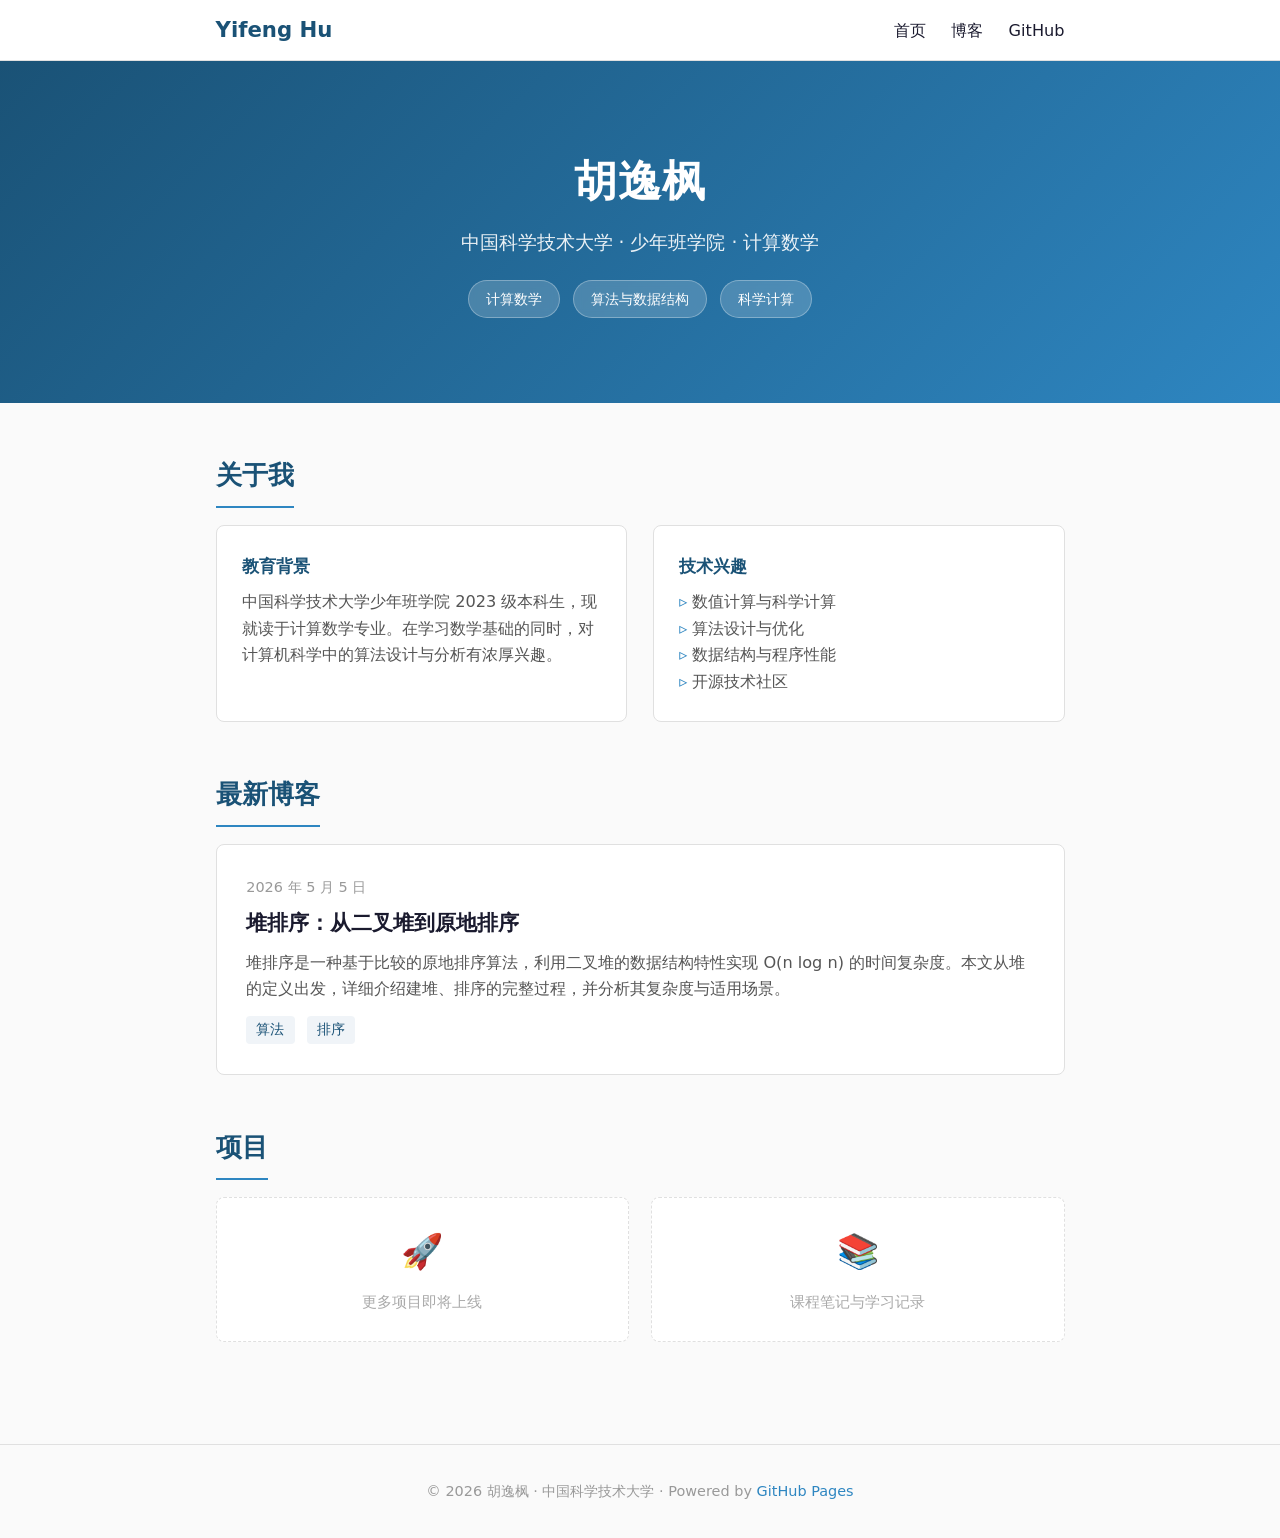
==== index.html @ b548c24d "搭建个人主页与技术博客 - 个人主页：个人简介、教育背景、技术兴趣、博客入口 - 博客列表页及第一篇博客（堆排序） - 响应式 CSS 设计，适配桌面与移动端 - .gitignore 忽略 .cla" ====
<!DOCTYPE html>
<html lang="zh-CN">
<head>
  <meta charset="UTF-8">
  <meta name="viewport" content="width=device-width, initial-scale=1.0">
  <title>胡逸枫 — 个人主页</title>
  <link rel="stylesheet" href="css/style.css">
</head>
<body>
  <nav class="nav">
    <div class="nav-inner">
      <a href="index.html" class="nav-logo">Yifeng Hu</a>
      <ul class="nav-links">
        <li><a href="index.html">首页</a></li>
        <li><a href="blog.html">博客</a></li>
        <li><a href="https://github.com/" target="_blank" rel="noopener">GitHub</a></li>
      </ul>
    </div>
  </nav>

  <section class="hero">
    <h1>胡逸枫</h1>
    <p class="subtitle">中国科学技术大学 · 少年班学院 · 计算数学</p>
    <div class="badge-row">
      <span class="badge">计算数学</span>
      <span class="badge">算法与数据结构</span>
      <span class="badge">科学计算</span>
    </div>
  </section>

  <main class="main">
    <section class="section" id="about">
      <h2 class="section-title">关于我</h2>
      <div class="about-grid">
        <div class="about-card">
          <h3>教育背景</h3>
          <p>中国科学技术大学少年班学院 2023 级本科生，现就读于计算数学专业。在学习数学基础的同时，对计算机科学中的算法设计与分析有浓厚兴趣。</p>
        </div>
        <div class="about-card">
          <h3>技术兴趣</h3>
          <ul>
            <li>数值计算与科学计算</li>
            <li>算法设计与优化</li>
            <li>数据结构与程序性能</li>
            <li>开源技术社区</li>
          </ul>
        </div>
      </div>
    </section>

    <section class="section" id="blog">
      <h2 class="section-title">最新博客</h2>
      <div class="blog-entry">
        <p class="date">2026 年 5 月 5 日</p>
        <h3><a href="blog/heap-sort.html">堆排序：从二叉堆到原地排序</a></h3>
        <p class="excerpt">堆排序是一种基于比较的原地排序算法，利用二叉堆的数据结构特性实现 O(n log n) 的时间复杂度。本文从堆的定义出发，详细介绍建堆、排序的完整过程，并分析其复杂度与适用场景。</p>
        <span class="tag">算法</span>
        <span class="tag">排序</span>
      </div>
    </section>

    <section class="section" id="projects">
      <h2 class="section-title">项目</h2>
      <div class="projects-grid">
        <div class="project-card">
          <div class="icon">🚀</div>
          <p>更多项目即将上线</p>
        </div>
        <div class="project-card">
          <div class="icon">📚</div>
          <p>课程笔记与学习记录</p>
        </div>
      </div>
    </section>
  </main>

  <footer class="footer">
    <p>&copy; 2026 胡逸枫 · 中国科学技术大学 · Powered by <a href="https://pages.github.com/" target="_blank" rel="noopener">GitHub Pages</a></p>
  </footer>
  <script src="js/main.js"></script>
</body>
</html>
---- css/style.css ----
/* ===== CSS Reset & Variables ===== */
*,
*::before,
*::after {
  box-sizing: border-box;
  margin: 0;
  padding: 0;
}

:root {
  --color-bg: #fafafa;
  --color-surface: #ffffff;
  --color-text: #1a1a2e;
  --color-text-secondary: #555;
  --color-primary: #1a5276;
  --color-accent: #2e86c1;
  --color-border: #e0e0e0;
  --color-muted: #f0f4f8;
  --max-width: 900px;
  --font-sans: "Segoe UI", "PingFang SC", "Microsoft YaHei", system-ui, sans-serif;
  --font-mono: "JetBrains Mono", "Fira Code", "Cascadia Code", Consolas, monospace;
  --radius: 8px;
}

/* ===== Base ===== */
html {
  font-size: 17px;
  scroll-behavior: smooth;
}

body {
  font-family: var(--font-sans);
  background: var(--color-bg);
  color: var(--color-text);
  line-height: 1.7;
  min-height: 100vh;
  display: flex;
  flex-direction: column;
}

a {
  color: var(--color-accent);
  text-decoration: none;
  transition: color 0.2s;
}
a:hover {
  color: var(--color-primary);
  text-decoration: underline;
}

img {
  max-width: 100%;
  display: block;
}

/* ===== Navigation ===== */
.nav {
  background: var(--color-surface);
  border-bottom: 1px solid var(--color-border);
  position: sticky;
  top: 0;
  z-index: 100;
  backdrop-filter: blur(8px);
}

.nav-inner {
  max-width: var(--max-width);
  margin: 0 auto;
  padding: 0 1.5rem;
  display: flex;
  align-items: center;
  justify-content: space-between;
  height: 60px;
}

.nav-logo {
  font-size: 1.25rem;
  font-weight: 700;
  color: var(--color-primary);
}

.nav-links {
  display: flex;
  gap: 1.5rem;
  list-style: none;
}

.nav-links a {
  color: var(--color-text);
  font-weight: 500;
  font-size: 0.95rem;
}
.nav-links a:hover {
  color: var(--color-accent);
  text-decoration: none;
}

/* ===== Hero ===== */
.hero {
  background: linear-gradient(135deg, #1a5276 0%, #2e86c1 100%);
  color: #fff;
  padding: 5rem 1.5rem;
  text-align: center;
}

.hero h1 {
  font-size: 2.5rem;
  margin-bottom: 0.5rem;
  letter-spacing: 0.02em;
}

.hero .subtitle {
  font-size: 1.1rem;
  opacity: 0.9;
  font-weight: 400;
}

.hero .badge-row {
  margin-top: 1.25rem;
  display: flex;
  gap: 0.75rem;
  justify-content: center;
  flex-wrap: wrap;
}

.badge {
  display: inline-block;
  background: rgba(255,255,255,0.18);
  border: 1px solid rgba(255,255,255,0.3);
  border-radius: 20px;
  padding: 0.35rem 1rem;
  font-size: 0.85rem;
  backdrop-filter: blur(4px);
}

/* ===== Main Content ===== */
.main {
  flex: 1;
  max-width: var(--max-width);
  margin: 0 auto;
  padding: 3rem 1.5rem;
  width: 100%;
}

.section {
  margin-bottom: 3rem;
}

.section-title {
  font-size: 1.5rem;
  font-weight: 700;
  color: var(--color-primary);
  margin-bottom: 1rem;
  padding-bottom: 0.5rem;
  border-bottom: 2px solid var(--color-accent);
  display: inline-block;
}

/* ===== About ===== */
.about-grid {
  display: grid;
  grid-template-columns: 1fr 1fr;
  gap: 1.5rem;
}

@media (max-width: 640px) {
  .about-grid {
    grid-template-columns: 1fr;
  }
}

.about-card {
  background: var(--color-surface);
  border: 1px solid var(--color-border);
  border-radius: var(--radius);
  padding: 1.5rem;
}

.about-card h3 {
  font-size: 1rem;
  color: var(--color-primary);
  margin-bottom: 0.5rem;
}

.about-card p,
.about-card li {
  font-size: 0.95rem;
  color: var(--color-text-secondary);
  line-height: 1.65;
}

.about-card ul {
  list-style: none;
  padding: 0;
}

.about-card li::before {
  content: "▹ ";
  color: var(--color-accent);
}

/* ===== Blog Entry Card ===== */
.blog-entry {
  background: var(--color-surface);
  border: 1px solid var(--color-border);
  border-radius: var(--radius);
  padding: 1.75rem;
  transition: box-shadow 0.25s, transform 0.25s;
}
.blog-entry:hover {
  box-shadow: 0 4px 20px rgba(0,0,0,0.08);
  transform: translateY(-2px);
}

.blog-entry .date {
  font-size: 0.85rem;
  color: #999;
  margin-bottom: 0.35rem;
}

.blog-entry h3 {
  font-size: 1.25rem;
  margin-bottom: 0.5rem;
}

.blog-entry h3 a {
  color: var(--color-text);
}
.blog-entry h3 a:hover {
  color: var(--color-accent);
  text-decoration: none;
}

.blog-entry .excerpt {
  color: var(--color-text-secondary);
  font-size: 0.95rem;
  line-height: 1.65;
}

.tag {
  display: inline-block;
  background: var(--color-muted);
  color: var(--color-primary);
  border-radius: 4px;
  padding: 0.15rem 0.6rem;
  font-size: 0.8rem;
  margin-top: 0.75rem;
  margin-right: 0.4rem;
}

/* ===== Projects Placeholder ===== */
.projects-grid {
  display: grid;
  grid-template-columns: 1fr 1fr;
  gap: 1.25rem;
}

@media (max-width: 640px) {
  .projects-grid {
    grid-template-columns: 1fr;
  }
}

.project-card {
  background: var(--color-surface);
  border: 1px dashed var(--color-border);
  border-radius: var(--radius);
  padding: 1.5rem;
  text-align: center;
  color: #aaa;
  font-size: 0.9rem;
}

.project-card .icon {
  font-size: 2rem;
  margin-bottom: 0.5rem;
}

/* ===== Footer ===== */
.footer {
  text-align: center;
  padding: 2rem 1.5rem;
  border-top: 1px solid var(--color-border);
  color: #999;
  font-size: 0.85rem;
}

.footer a {
  color: var(--color-accent);
}

/* ===== Blog Page ===== */
.blog-page-title {
  font-size: 1.8rem;
  margin-bottom: 2rem;
  color: var(--color-primary);
}

.blog-list-item {
  background: var(--color-surface);
  border: 1px solid var(--color-border);
  border-radius: var(--radius);
  padding: 1.5rem;
  margin-bottom: 1rem;
  transition: box-shadow 0.2s;
}
.blog-list-item:hover {
  box-shadow: 0 2px 12px rgba(0,0,0,0.06);
}

/* ===== Blog Post ===== */
.blog-post {
  max-width: 780px;
}

.blog-post h1 {
  font-size: 2rem;
  margin-bottom: 0.5rem;
  color: var(--color-primary);
}

.blog-post .meta {
  font-size: 0.9rem;
  color: #999;
  margin-bottom: 2rem;
}

.blog-post h2 {
  font-size: 1.4rem;
  margin: 2rem 0 0.75rem;
  color: #1a1a2e;
}

.blog-post h3 {
  font-size: 1.1rem;
  margin: 1.5rem 0 0.5rem;
}

.blog-post p {
  margin-bottom: 1rem;
  color: #333;
}

.blog-post ul, .blog-post ol {
  margin: 0.5rem 0 1rem 1.5rem;
}

.blog-post li {
  margin-bottom: 0.35rem;
  color: #333;
}

.blog-post pre {
  background: #1e1e2e;
  color: #cdd6f4;
  border-radius: var(--radius);
  padding: 1.25rem;
  overflow-x: auto;
  font-family: var(--font-mono);
  font-size: 0.88rem;
  line-height: 1.55;
  margin-bottom: 1rem;
}

.blog-post code {
  font-family: var(--font-mono);
  font-size: 0.9em;
  background: var(--color-muted);
  padding: 0.1em 0.35em;
  border-radius: 3px;
}

.blog-post pre code {
  background: none;
  padding: 0;
  color: inherit;
}

.blog-post blockquote {
  border-left: 3px solid var(--color-accent);
  margin: 1rem 0;
  padding: 0.5rem 1rem;
  background: var(--color-muted);
  border-radius: 0 var(--radius) var(--radius) 0;
  color: #555;
}

.blog-post .complexity-table {
  width: 100%;
  border-collapse: collapse;
  margin-bottom: 1rem;
}

.blog-post .complexity-table th,
.blog-post .complexity-table td {
  border: 1px solid var(--color-border);
  padding: 0.6rem 1rem;
  text-align: center;
  font-size: 0.95rem;
}

.blog-post .complexity-table th {
  background: var(--color-muted);
  font-weight: 600;
}

/* ===== Back Link ===== */
.back-link {
  display: inline-block;
  margin-bottom: 1.5rem;
  font-size: 0.95rem;
}
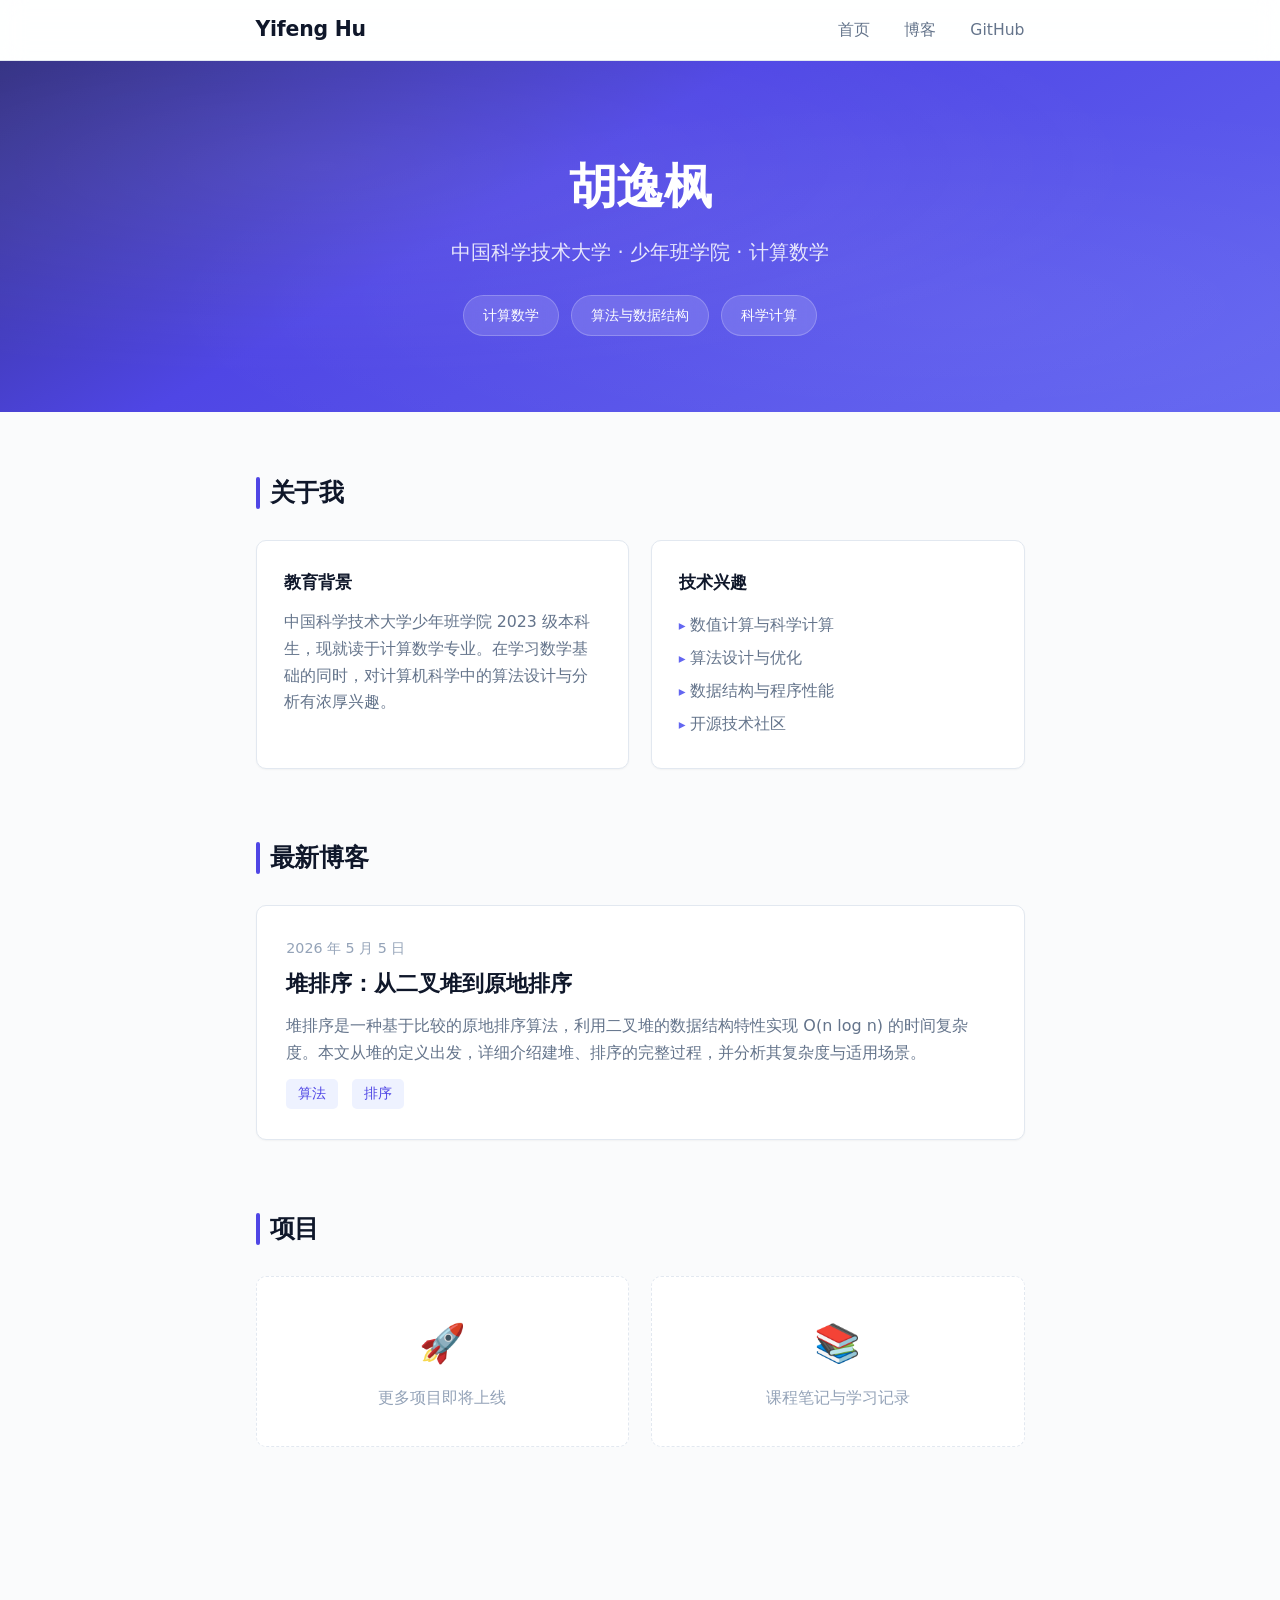
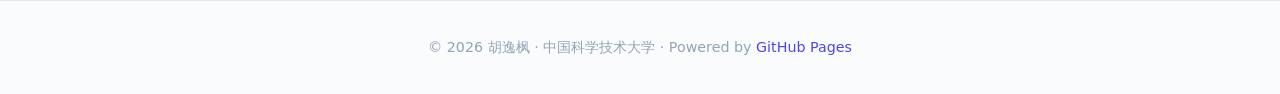
==== commit b0a14e27: "升级 UI 模板与 KaTeX 数学公式渲染 - 全面重写 CSS：现代配色 (indigo)，精致卡片设计，更好排版 - 引入 KaTeX CDN，所有数学公式使用 LaTeX 渲染 - 更新博客中" ====
--- a/index.html
+++ b/index.html
@@ -13,7 +13,7 @@
       <ul class="nav-links">
         <li><a href="index.html">首页</a></li>
         <li><a href="blog.html">博客</a></li>
-        <li><a href="https://github.com/" target="_blank" rel="noopener">GitHub</a></li>
+        <li><a href="https://github.com/NerocAngevil" target="_blank" rel="noopener">GitHub</a></li>
       </ul>
     </div>
   </nav>
--- a/css/style.css
+++ b/css/style.css
@@ -1,4 +1,26 @@
-/* ===== CSS Reset & Variables ===== */
+/* ===== CSS Variables ===== */
+:root {
+  --color-bg: #fafbfc;
+  --color-surface: #ffffff;
+  --color-text: #1e293b;
+  --color-text-light: #64748b;
+  --color-heading: #0f172a;
+  --color-primary: #4f46e5;
+  --color-primary-dark: #3730a3;
+  --color-accent: #6366f1;
+  --color-accent-light: #eef2ff;
+  --color-border: #e2e8f0;
+  --color-muted: #f1f5f9;
+  --max-width: 820px;
+  --font-sans: "Inter", "PingFang SC", "Microsoft YaHei", "Noto Sans SC", system-ui, -apple-system, sans-serif;
+  --font-mono: "JetBrains Mono", "Fira Code", "Cascadia Code", Consolas, monospace;
+  --radius: 10px;
+  --shadow-sm: 0 1px 2px rgba(0,0,0,0.04);
+  --shadow-md: 0 4px 16px rgba(0,0,0,0.06);
+  --shadow-lg: 0 8px 32px rgba(0,0,0,0.08);
+}
+
+/* ===== Reset ===== */
 *,
 *::before,
 *::after {
@@ -7,45 +29,29 @@
   padding: 0;
 }
 
-:root {
-  --color-bg: #fafafa;
-  --color-surface: #ffffff;
-  --color-text: #1a1a2e;
-  --color-text-secondary: #555;
-  --color-primary: #1a5276;
-  --color-accent: #2e86c1;
-  --color-border: #e0e0e0;
-  --color-muted: #f0f4f8;
-  --max-width: 900px;
-  --font-sans: "Segoe UI", "PingFang SC", "Microsoft YaHei", system-ui, sans-serif;
-  --font-mono: "JetBrains Mono", "Fira Code", "Cascadia Code", Consolas, monospace;
-  --radius: 8px;
-}
-
-/* ===== Base ===== */
 html {
   font-size: 17px;
   scroll-behavior: smooth;
+  -webkit-font-smoothing: antialiased;
 }
 
 body {
   font-family: var(--font-sans);
   background: var(--color-bg);
   color: var(--color-text);
-  line-height: 1.7;
+  line-height: 1.72;
   min-height: 100vh;
   display: flex;
   flex-direction: column;
 }
 
 a {
-  color: var(--color-accent);
+  color: var(--color-primary);
   text-decoration: none;
   transition: color 0.2s;
 }
 a:hover {
-  color: var(--color-primary);
-  text-decoration: underline;
+  color: var(--color-primary-dark);
 }
 
 img {
@@ -55,12 +61,13 @@
 
 /* ===== Navigation ===== */
 .nav {
-  background: var(--color-surface);
+  background: rgba(255,255,255,0.82);
   border-bottom: 1px solid var(--color-border);
   position: sticky;
   top: 0;
   z-index: 100;
-  backdrop-filter: blur(8px);
+  backdrop-filter: blur(12px);
+  -webkit-backdrop-filter: blur(12px);
 }
 
 .nav-inner {
@@ -74,63 +81,96 @@
 }
 
 .nav-logo {
-  font-size: 1.25rem;
+  font-size: 1.2rem;
   font-weight: 700;
-  color: var(--color-primary);
+  color: var(--color-heading);
+  letter-spacing: -0.01em;
 }
 
 .nav-links {
   display: flex;
-  gap: 1.5rem;
+  gap: 2rem;
   list-style: none;
 }
 
 .nav-links a {
-  color: var(--color-text);
-  font-weight: 500;
-  font-size: 0.95rem;
+  color: var(--color-text-light);
+  font-weight: 500;
+  font-size: 0.92rem;
+  position: relative;
 }
 .nav-links a:hover {
-  color: var(--color-accent);
-  text-decoration: none;
+  color: var(--color-primary);
+}
+.nav-links a::after {
+  content: '';
+  position: absolute;
+  bottom: -4px;
+  left: 0;
+  width: 0;
+  height: 2px;
+  background: var(--color-primary);
+  border-radius: 2px;
+  transition: width 0.2s;
+}
+.nav-links a:hover::after {
+  width: 100%;
 }
 
 /* ===== Hero ===== */
 .hero {
-  background: linear-gradient(135deg, #1a5276 0%, #2e86c1 100%);
+  background: linear-gradient(150deg, #312e81 0%, #4f46e5 40%, #6366f1 100%);
   color: #fff;
-  padding: 5rem 1.5rem;
+  padding: 5rem 1.5rem 4.5rem;
   text-align: center;
+  position: relative;
+  overflow: hidden;
+}
+
+.hero::before {
+  content: '';
+  position: absolute;
+  inset: 0;
+  background:
+    radial-gradient(ellipse at 25% 30%, rgba(255,255,255,0.08) 0%, transparent 60%),
+    radial-gradient(ellipse at 75% 70%, rgba(255,255,255,0.05) 0%, transparent 60%);
+  pointer-events: none;
 }
 
 .hero h1 {
-  font-size: 2.5rem;
+  font-size: 2.8rem;
+  font-weight: 800;
+  letter-spacing: -0.02em;
   margin-bottom: 0.5rem;
-  letter-spacing: 0.02em;
+  position: relative;
 }
 
 .hero .subtitle {
-  font-size: 1.1rem;
-  opacity: 0.9;
+  font-size: 1.15rem;
+  opacity: 0.85;
   font-weight: 400;
+  position: relative;
 }
 
 .hero .badge-row {
-  margin-top: 1.25rem;
+  margin-top: 1.5rem;
   display: flex;
   gap: 0.75rem;
   justify-content: center;
   flex-wrap: wrap;
+  position: relative;
 }
 
 .badge {
-  display: inline-block;
-  background: rgba(255,255,255,0.18);
-  border: 1px solid rgba(255,255,255,0.3);
-  border-radius: 20px;
-  padding: 0.35rem 1rem;
-  font-size: 0.85rem;
-  backdrop-filter: blur(4px);
+  display: inline-flex;
+  align-items: center;
+  background: rgba(255,255,255,0.14);
+  border: 1px solid rgba(255,255,255,0.22);
+  border-radius: 24px;
+  padding: 0.4rem 1.1rem;
+  font-size: 0.84rem;
+  backdrop-filter: blur(8px);
+  font-weight: 500;
 }
 
 /* ===== Main Content ===== */
@@ -138,29 +178,39 @@
   flex: 1;
   max-width: var(--max-width);
   margin: 0 auto;
-  padding: 3rem 1.5rem;
+  padding: 3.5rem 1.5rem 5rem;
   width: 100%;
 }
 
 .section {
-  margin-bottom: 3rem;
+  margin-bottom: 4rem;
 }
 
 .section-title {
-  font-size: 1.5rem;
+  font-size: 1.45rem;
   font-weight: 700;
-  color: var(--color-primary);
-  margin-bottom: 1rem;
-  padding-bottom: 0.5rem;
-  border-bottom: 2px solid var(--color-accent);
+  color: var(--color-heading);
+  margin-bottom: 1.5rem;
+  letter-spacing: -0.01em;
+  display: flex;
+  align-items: center;
+  gap: 0.6rem;
+}
+
+.section-title::before {
+  content: '';
   display: inline-block;
+  width: 4px;
+  height: 1.3em;
+  background: var(--color-primary);
+  border-radius: 3px;
 }
 
 /* ===== About ===== */
 .about-grid {
   display: grid;
   grid-template-columns: 1fr 1fr;
-  gap: 1.5rem;
+  gap: 1.25rem;
 }
 
 @media (max-width: 640px) {
@@ -173,20 +223,26 @@
   background: var(--color-surface);
   border: 1px solid var(--color-border);
   border-radius: var(--radius);
-  padding: 1.5rem;
+  padding: 1.6rem;
+  box-shadow: var(--shadow-sm);
+  transition: box-shadow 0.25s;
+}
+.about-card:hover {
+  box-shadow: var(--shadow-md);
 }
 
 .about-card h3 {
   font-size: 1rem;
-  color: var(--color-primary);
-  margin-bottom: 0.5rem;
+  font-weight: 600;
+  color: var(--color-heading);
+  margin-bottom: 0.7rem;
 }
 
 .about-card p,
 .about-card li {
-  font-size: 0.95rem;
-  color: var(--color-text-secondary);
-  line-height: 1.65;
+  font-size: 0.93rem;
+  color: var(--color-text-light);
+  line-height: 1.7;
 }
 
 .about-card ul {
@@ -194,61 +250,70 @@
   padding: 0;
 }
 
+.about-card li {
+  padding: 0.18rem 0;
+}
+
 .about-card li::before {
-  content: "▹ ";
+  content: "▸ ";
   color: var(--color-accent);
-}
-
-/* ===== Blog Entry Card ===== */
+  font-size: 0.8rem;
+}
+
+/* ===== Blog Entry ===== */
 .blog-entry {
   background: var(--color-surface);
   border: 1px solid var(--color-border);
   border-radius: var(--radius);
   padding: 1.75rem;
-  transition: box-shadow 0.25s, transform 0.25s;
+  box-shadow: var(--shadow-sm);
+  transition: all 0.25s;
+  cursor: pointer;
 }
 .blog-entry:hover {
-  box-shadow: 0 4px 20px rgba(0,0,0,0.08);
+  box-shadow: var(--shadow-lg);
   transform: translateY(-2px);
+  border-color: var(--color-accent);
 }
 
 .blog-entry .date {
-  font-size: 0.85rem;
-  color: #999;
-  margin-bottom: 0.35rem;
+  font-size: 0.84rem;
+  color: #94a3b8;
+  margin-bottom: 0.3rem;
+  font-weight: 500;
 }
 
 .blog-entry h3 {
-  font-size: 1.25rem;
-  margin-bottom: 0.5rem;
+  font-size: 1.28rem;
+  margin-bottom: 0.55rem;
 }
 
 .blog-entry h3 a {
-  color: var(--color-text);
+  color: var(--color-heading);
 }
 .blog-entry h3 a:hover {
-  color: var(--color-accent);
-  text-decoration: none;
+  color: var(--color-primary);
 }
 
 .blog-entry .excerpt {
-  color: var(--color-text-secondary);
-  font-size: 0.95rem;
-  line-height: 1.65;
+  color: var(--color-text-light);
+  font-size: 0.94rem;
+  line-height: 1.7;
 }
 
 .tag {
   display: inline-block;
-  background: var(--color-muted);
+  background: var(--color-accent-light);
   color: var(--color-primary);
-  border-radius: 4px;
-  padding: 0.15rem 0.6rem;
+  border-radius: 5px;
+  padding: 0.2rem 0.7rem;
   font-size: 0.8rem;
+  font-weight: 500;
   margin-top: 0.75rem;
-  margin-right: 0.4rem;
-}
-
-/* ===== Projects Placeholder ===== */
+  margin-right: 0.5rem;
+}
+
+/* ===== Projects ===== */
 .projects-grid {
   display: grid;
   grid-template-columns: 1fr 1fr;
@@ -263,17 +328,22 @@
 
 .project-card {
   background: var(--color-surface);
-  border: 1px dashed var(--color-border);
+  border: 1.5px dashed var(--color-border);
   border-radius: var(--radius);
-  padding: 1.5rem;
+  padding: 2rem 1.5rem;
   text-align: center;
-  color: #aaa;
-  font-size: 0.9rem;
+  color: #94a3b8;
+  font-size: 0.92rem;
+  transition: all 0.2s;
+}
+.project-card:hover {
+  border-color: var(--color-accent);
+  color: var(--color-text-light);
 }
 
 .project-card .icon {
-  font-size: 2rem;
-  margin-bottom: 0.5rem;
+  font-size: 2.2rem;
+  margin-bottom: 0.6rem;
 }
 
 /* ===== Footer ===== */
@@ -281,132 +351,225 @@
   text-align: center;
   padding: 2rem 1.5rem;
   border-top: 1px solid var(--color-border);
-  color: #999;
-  font-size: 0.85rem;
+  color: #94a3b8;
+  font-size: 0.84rem;
 }
 
 .footer a {
-  color: var(--color-accent);
-}
-
-/* ===== Blog Page ===== */
+  color: var(--color-primary);
+}
+
+/* ===== Blog List Page ===== */
 .blog-page-title {
-  font-size: 1.8rem;
+  font-size: 2rem;
+  font-weight: 800;
   margin-bottom: 2rem;
-  color: var(--color-primary);
+  color: var(--color-heading);
+  letter-spacing: -0.02em;
 }
 
 .blog-list-item {
   background: var(--color-surface);
   border: 1px solid var(--color-border);
   border-radius: var(--radius);
-  padding: 1.5rem;
+  padding: 1.6rem;
   margin-bottom: 1rem;
-  transition: box-shadow 0.2s;
+  box-shadow: var(--shadow-sm);
+  transition: all 0.25s;
 }
 .blog-list-item:hover {
-  box-shadow: 0 2px 12px rgba(0,0,0,0.06);
+  box-shadow: var(--shadow-md);
+  border-color: var(--color-accent);
 }
 
 /* ===== Blog Post ===== */
 .blog-post {
-  max-width: 780px;
+  max-width: 760px;
 }
 
 .blog-post h1 {
-  font-size: 2rem;
-  margin-bottom: 0.5rem;
-  color: var(--color-primary);
+  font-size: 2.2rem;
+  font-weight: 800;
+  margin-bottom: 0.4rem;
+  color: var(--color-heading);
+  letter-spacing: -0.02em;
+  line-height: 1.3;
 }
 
 .blog-post .meta {
   font-size: 0.9rem;
-  color: #999;
-  margin-bottom: 2rem;
+  color: #94a3b8;
+  margin-bottom: 2.5rem;
+  font-weight: 500;
 }
 
 .blog-post h2 {
-  font-size: 1.4rem;
-  margin: 2rem 0 0.75rem;
-  color: #1a1a2e;
+  font-size: 1.45rem;
+  font-weight: 700;
+  margin: 2.5rem 0 0.8rem;
+  color: var(--color-heading);
+  letter-spacing: -0.01em;
 }
 
 .blog-post h3 {
-  font-size: 1.1rem;
-  margin: 1.5rem 0 0.5rem;
+  font-size: 1.15rem;
+  font-weight: 600;
+  margin: 1.6rem 0 0.5rem;
+  color: var(--color-text);
 }
 
 .blog-post p {
-  margin-bottom: 1rem;
-  color: #333;
-}
-
-.blog-post ul, .blog-post ol {
-  margin: 0.5rem 0 1rem 1.5rem;
+  margin-bottom: 1.05rem;
+  color: var(--color-text);
+  line-height: 1.78;
+}
+
+.blog-post ul,
+.blog-post ol {
+  margin: 0.4rem 0 1.1rem 1.8rem;
+  color: var(--color-text);
 }
 
 .blog-post li {
   margin-bottom: 0.35rem;
-  color: #333;
+  line-height: 1.7;
+}
+
+.blog-post strong {
+  color: var(--color-heading);
+  font-weight: 650;
 }
 
 .blog-post pre {
-  background: #1e1e2e;
+  background: #1a1b2e;
   color: #cdd6f4;
   border-radius: var(--radius);
-  padding: 1.25rem;
+  padding: 1.3rem 1.5rem;
   overflow-x: auto;
   font-family: var(--font-mono);
-  font-size: 0.88rem;
-  line-height: 1.55;
-  margin-bottom: 1rem;
-}
-
-.blog-post code {
+  font-size: 0.85rem;
+  line-height: 1.6;
+  margin-bottom: 1.2rem;
+  border: 1px solid #2a2b3e;
+}
+
+.blog-post :not(pre) > code {
   font-family: var(--font-mono);
-  font-size: 0.9em;
-  background: var(--color-muted);
-  padding: 0.1em 0.35em;
-  border-radius: 3px;
+  font-size: 0.88em;
+  background: var(--color-accent-light);
+  color: var(--color-primary-dark);
+  padding: 0.1em 0.4em;
+  border-radius: 4px;
+  font-weight: 500;
 }
 
 .blog-post pre code {
   background: none;
   padding: 0;
   color: inherit;
+  font-weight: 400;
 }
 
 .blog-post blockquote {
   border-left: 3px solid var(--color-accent);
-  margin: 1rem 0;
-  padding: 0.5rem 1rem;
-  background: var(--color-muted);
+  margin: 1.2rem 0;
+  padding: 0.7rem 1.2rem;
+  background: var(--color-accent-light);
   border-radius: 0 var(--radius) var(--radius) 0;
-  color: #555;
+  color: var(--color-text-light);
+  font-style: italic;
 }
 
 .blog-post .complexity-table {
   width: 100%;
   border-collapse: collapse;
-  margin-bottom: 1rem;
+  margin: 1.2rem 0;
 }
 
 .blog-post .complexity-table th,
 .blog-post .complexity-table td {
   border: 1px solid var(--color-border);
-  padding: 0.6rem 1rem;
+  padding: 0.65rem 1.1rem;
   text-align: center;
-  font-size: 0.95rem;
+  font-size: 0.93rem;
 }
 
 .blog-post .complexity-table th {
-  background: var(--color-muted);
+  background: var(--color-accent-light);
   font-weight: 600;
+  color: var(--color-heading);
+}
+
+.blog-post .complexity-table td {
+  background: var(--color-surface);
+}
+
+/* KaTeX overrides */
+.katex-display {
+  margin: 1.2rem 0 !important;
+  overflow-x: auto;
+  overflow-y: hidden;
+}
+
+.katex {
+  font-size: 1.08em !important;
 }
 
 /* ===== Back Link ===== */
 .back-link {
-  display: inline-block;
-  margin-bottom: 1.5rem;
-  font-size: 0.95rem;
-}
+  display: inline-flex;
+  align-items: center;
+  gap: 0.3rem;
+  margin-bottom: 1.8rem;
+  font-size: 0.93rem;
+  color: var(--color-text-light);
+  font-weight: 500;
+  transition: color 0.2s;
+}
+.back-link:hover {
+  color: var(--color-primary);
+}
+
+/* ===== Responsive ===== */
+@media (max-width: 640px) {
+  html {
+    font-size: 15px;
+  }
+
+  .hero {
+    padding: 3.5rem 1.2rem 3rem;
+  }
+
+  .hero h1 {
+    font-size: 2rem;
+  }
+
+  .hero .subtitle {
+    font-size: 1rem;
+  }
+
+  .badge-row {
+    gap: 0.5rem;
+  }
+
+  .badge {
+    padding: 0.3rem 0.8rem;
+    font-size: 0.78rem;
+  }
+
+  .main {
+    padding: 2rem 1rem 3rem;
+  }
+
+  .section-title {
+    font-size: 1.25rem;
+  }
+
+  .blog-post h1 {
+    font-size: 1.7rem;
+  }
+
+  .blog-post h2 {
+    font-size: 1.25rem;
+  }
+}
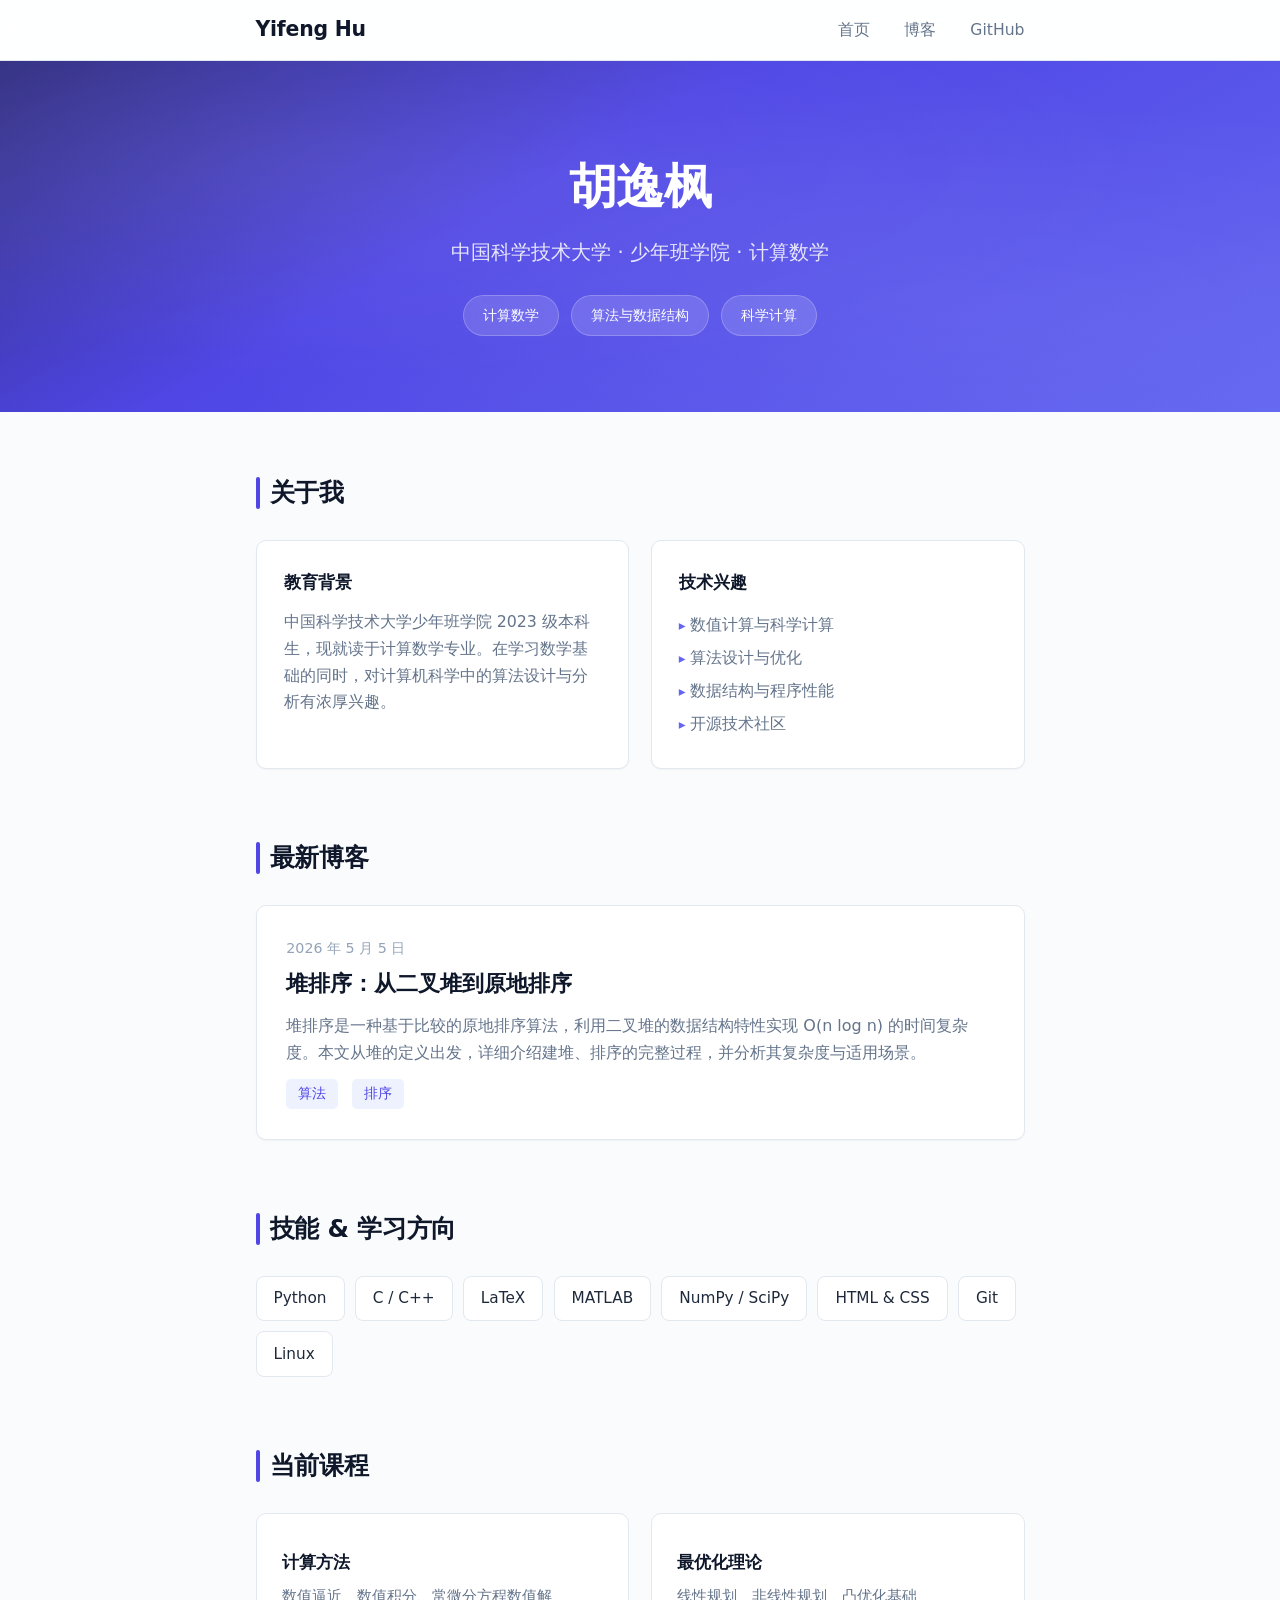
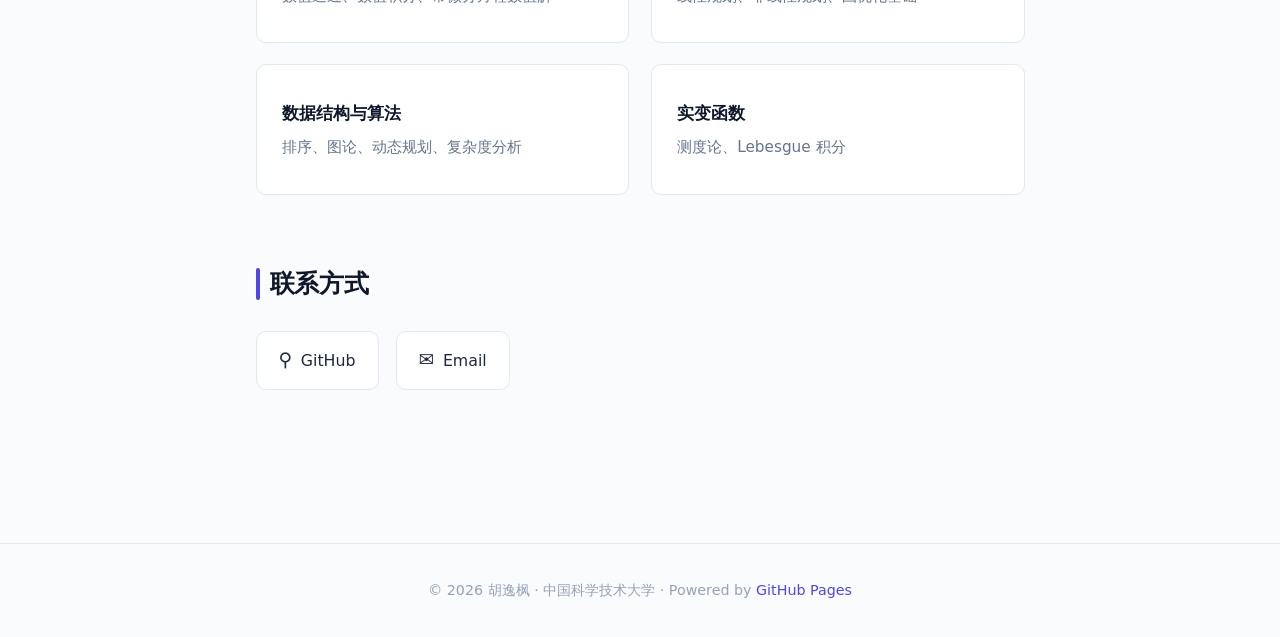
==== commit 45acbfdf: "丰富个人主页与博客功能 - 添加 SVG favicon (紫色渐变 YH 签名) - 首页新增：技能标签、当前课程、联系方式 - 博客新增目录导航，支持锚点跳转  Co-Authored-By: C" ====
--- a/index.html
+++ b/index.html
@@ -4,6 +4,7 @@
   <meta charset="UTF-8">
   <meta name="viewport" content="width=device-width, initial-scale=1.0">
   <title>胡逸枫 — 个人主页</title>
+  <link rel="icon" type="image/svg+xml" href="favicon.svg">
   <link rel="stylesheet" href="css/style.css">
 </head>
 <body>
@@ -59,17 +60,53 @@
       </div>
     </section>
 
-    <section class="section" id="projects">
-      <h2 class="section-title">项目</h2>
+    <section class="section" id="skills">
+      <h2 class="section-title">技能 & 学习方向</h2>
+      <div class="skills-list">
+        <span class="skill-tag">Python</span>
+        <span class="skill-tag">C / C++</span>
+        <span class="skill-tag">LaTeX</span>
+        <span class="skill-tag">MATLAB</span>
+        <span class="skill-tag">NumPy / SciPy</span>
+        <span class="skill-tag">HTML & CSS</span>
+        <span class="skill-tag">Git</span>
+        <span class="skill-tag">Linux</span>
+      </div>
+    </section>
+
+    <section class="section" id="learning">
+      <h2 class="section-title">当前课程</h2>
       <div class="projects-grid">
-        <div class="project-card">
-          <div class="icon">🚀</div>
-          <p>更多项目即将上线</p>
+        <div class="project-card real">
+          <h3>计算方法</h3>
+          <p>数值逼近、数值积分、常微分方程数值解</p>
         </div>
-        <div class="project-card">
-          <div class="icon">📚</div>
-          <p>课程笔记与学习记录</p>
+        <div class="project-card real">
+          <h3>最优化理论</h3>
+          <p>线性规划、非线性规划、凸优化基础</p>
         </div>
+        <div class="project-card real">
+          <h3>数据结构与算法</h3>
+          <p>排序、图论、动态规划、复杂度分析</p>
+        </div>
+        <div class="project-card real">
+          <h3>实变函数</h3>
+          <p>测度论、Lebesgue 积分</p>
+        </div>
+      </div>
+    </section>
+
+    <section class="section" id="contact">
+      <h2 class="section-title">联系方式</h2>
+      <div class="contact-row">
+        <a href="https://github.com/NerocAngevil" target="_blank" rel="noopener" class="contact-item">
+          <span class="contact-icon">&#9906;</span>
+          <span>GitHub</span>
+        </a>
+        <a href="mailto:yifenghu@mail.ustc.edu.cn" class="contact-item">
+          <span class="contact-icon">&#9993;</span>
+          <span>Email</span>
+        </a>
       </div>
     </section>
   </main>
--- a/css/style.css
+++ b/css/style.css
@@ -346,6 +346,123 @@
   margin-bottom: 0.6rem;
 }
 
+.project-card.real {
+  border-style: solid;
+  text-align: left;
+  color: var(--color-text);
+}
+
+.project-card.real h3 {
+  font-size: 1rem;
+  font-weight: 600;
+  color: var(--color-heading);
+  margin-bottom: 0.4rem;
+}
+
+.project-card.real p {
+  font-size: 0.9rem;
+  color: var(--color-text-light);
+  line-height: 1.6;
+}
+
+/* ===== Skills ===== */
+.skills-list {
+  display: flex;
+  flex-wrap: wrap;
+  gap: 0.6rem;
+}
+
+.skill-tag {
+  background: var(--color-surface);
+  border: 1px solid var(--color-border);
+  border-radius: 8px;
+  padding: 0.5rem 1rem;
+  font-size: 0.9rem;
+  font-weight: 500;
+  color: var(--color-text);
+  transition: all 0.2s;
+}
+
+.skill-tag:hover {
+  border-color: var(--color-accent);
+  color: var(--color-primary);
+  box-shadow: var(--shadow-sm);
+}
+
+/* ===== Contact ===== */
+.contact-row {
+  display: flex;
+  gap: 1rem;
+}
+
+.contact-item {
+  display: inline-flex;
+  align-items: center;
+  gap: 0.5rem;
+  background: var(--color-surface);
+  border: 1px solid var(--color-border);
+  border-radius: var(--radius);
+  padding: 0.75rem 1.3rem;
+  color: var(--color-text);
+  font-weight: 500;
+  font-size: 0.93rem;
+  transition: all 0.2s;
+}
+
+.contact-item:hover {
+  border-color: var(--color-accent);
+  color: var(--color-primary);
+  box-shadow: var(--shadow-sm);
+  text-decoration: none;
+}
+
+.contact-icon {
+  font-size: 1.1rem;
+}
+
+/* ===== Blog Table of Contents ===== */
+.blog-toc {
+  background: var(--color-surface);
+  border: 1px solid var(--color-border);
+  border-radius: var(--radius);
+  padding: 1.3rem 1.5rem;
+  margin-bottom: 2rem;
+  box-shadow: var(--shadow-sm);
+}
+
+.blog-toc .toc-title {
+  font-size: 0.9rem;
+  font-weight: 700;
+  color: var(--color-heading);
+  margin-bottom: 0.75rem;
+  text-transform: uppercase;
+  letter-spacing: 0.04em;
+}
+
+.blog-toc ol {
+  list-style: none;
+  padding: 0;
+  margin: 0;
+}
+
+.blog-toc li {
+  padding: 0.2rem 0;
+  font-size: 0.92rem;
+}
+
+.blog-toc li.toc-h3 {
+  padding-left: 1.4rem;
+}
+
+.blog-toc a {
+  color: var(--color-text-light);
+  transition: color 0.15s;
+}
+.blog-toc a:hover {
+  color: var(--color-primary);
+  text-decoration: none;
+}
+
 /* ===== Footer ===== */
 .footer {
   text-align: center;
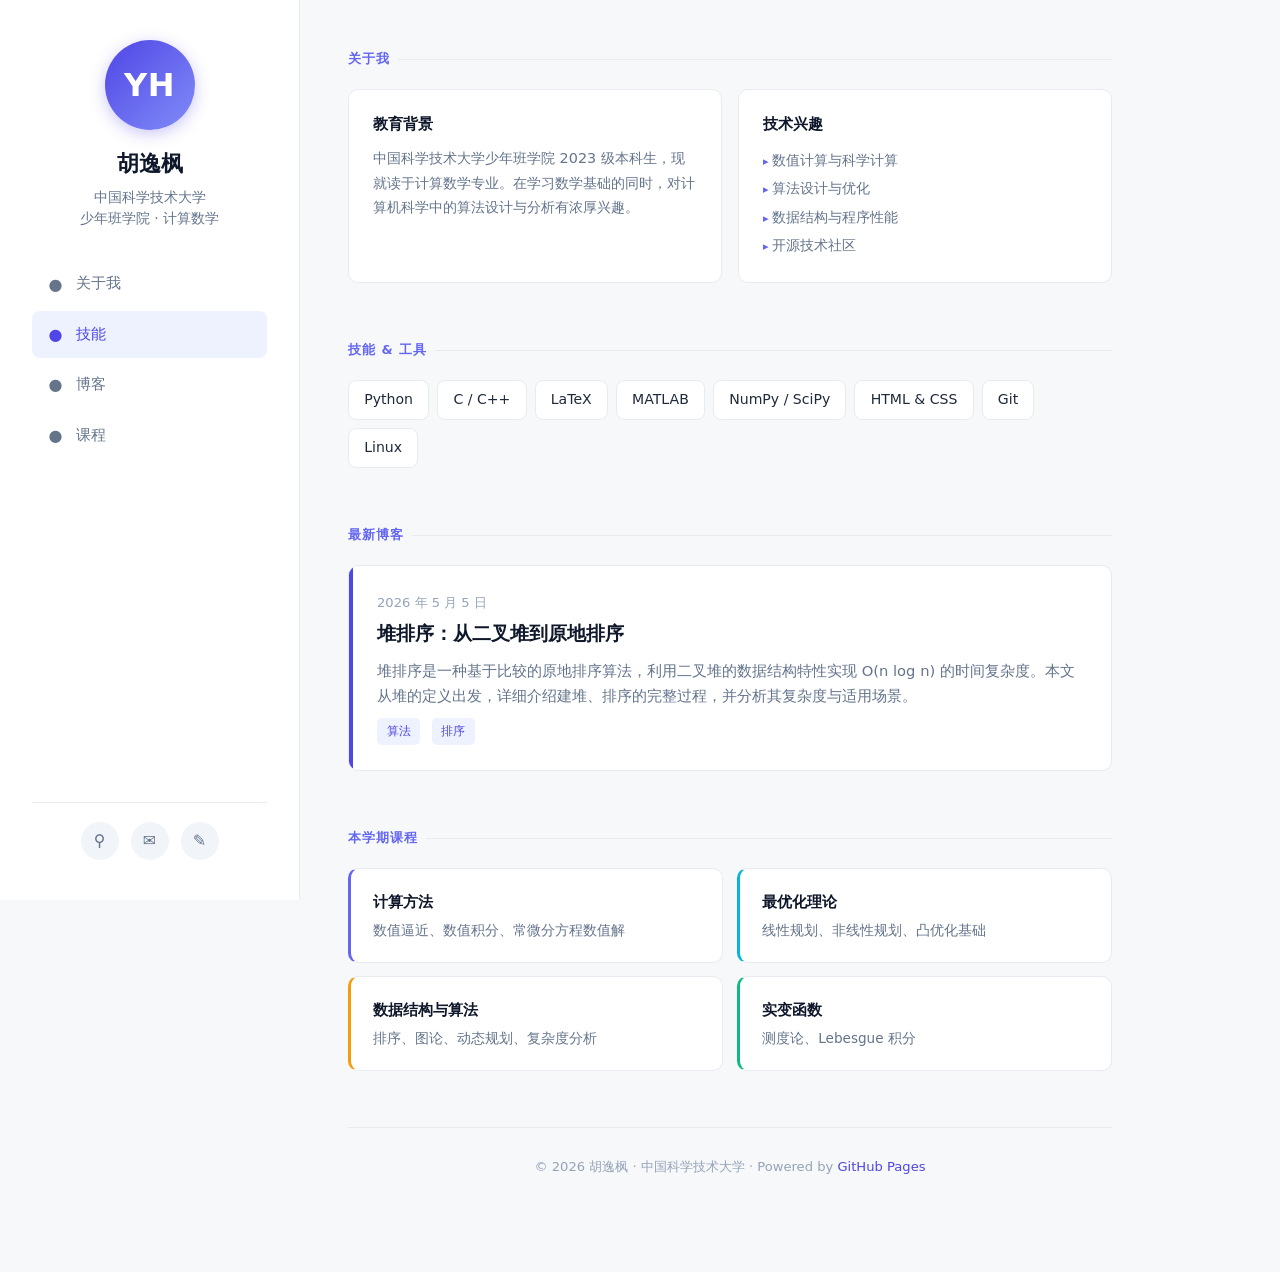
==== commit c8f51dad: "重构布局：侧边栏设计 + 整体视觉升级 - 首页采用左侧固定侧边栏 + 右侧内容区布局 - 侧边栏：头像、导航、联系方式 - 课程卡片四色左边框 - 技能标签 hover 动画 - 博客列表/正文页使" ====
--- a/index.html
+++ b/index.html
@@ -8,112 +8,103 @@
   <link rel="stylesheet" href="css/style.css">
 </head>
 <body>
-  <nav class="nav">
-    <div class="nav-inner">
-      <a href="index.html" class="nav-logo">Yifeng Hu</a>
-      <ul class="nav-links">
-        <li><a href="index.html">首页</a></li>
-        <li><a href="blog.html">博客</a></li>
-        <li><a href="https://github.com/NerocAngevil" target="_blank" rel="noopener">GitHub</a></li>
+  <div class="layout">
+
+    <aside class="sidebar">
+      <div class="sidebar-profile">
+        <div class="avatar">YH</div>
+        <h1 class="sidebar-name">胡逸枫</h1>
+        <p class="sidebar-title">中国科学技术大学<br>少年班学院 · 计算数学</p>
+      </div>
+
+      <ul class="sidebar-nav">
+        <li><a href="#about" class="active"><span class="nav-icon">&#9679;</span> 关于我</a></li>
+        <li><a href="#skills"><span class="nav-icon">&#9679;</span> 技能</a></li>
+        <li><a href="#blog"><span class="nav-icon">&#9679;</span> 博客</a></li>
+        <li><a href="#courses"><span class="nav-icon">&#9679;</span> 课程</a></li>
       </ul>
-    </div>
-  </nav>
 
-  <section class="hero">
-    <h1>胡逸枫</h1>
-    <p class="subtitle">中国科学技术大学 · 少年班学院 · 计算数学</p>
-    <div class="badge-row">
-      <span class="badge">计算数学</span>
-      <span class="badge">算法与数据结构</span>
-      <span class="badge">科学计算</span>
-    </div>
-  </section>
+      <div class="sidebar-contact">
+        <a href="https://github.com/NerocAngevil" target="_blank" rel="noopener" title="GitHub">&#9906;</a>
+        <a href="mailto:yifenghu@mail.ustc.edu.cn" title="Email">&#9993;</a>
+        <a href="blog.html" title="博客">&#9998;</a>
+      </div>
+    </aside>
 
-  <main class="main">
-    <section class="section" id="about">
-      <h2 class="section-title">关于我</h2>
-      <div class="about-grid">
-        <div class="about-card">
-          <h3>教育背景</h3>
-          <p>中国科学技术大学少年班学院 2023 级本科生，现就读于计算数学专业。在学习数学基础的同时，对计算机科学中的算法设计与分析有浓厚兴趣。</p>
+    <main class="main-content">
+
+      <section class="content-section" id="about">
+        <div class="section-heading">关于我</div>
+        <div class="about-grid">
+          <div class="about-card">
+            <h3>教育背景</h3>
+            <p>中国科学技术大学少年班学院 2023 级本科生，现就读于计算数学专业。在学习数学基础的同时，对计算机科学中的算法设计与分析有浓厚兴趣。</p>
+          </div>
+          <div class="about-card">
+            <h3>技术兴趣</h3>
+            <ul>
+              <li>数值计算与科学计算</li>
+              <li>算法设计与优化</li>
+              <li>数据结构与程序性能</li>
+              <li>开源技术社区</li>
+            </ul>
+          </div>
         </div>
-        <div class="about-card">
-          <h3>技术兴趣</h3>
-          <ul>
-            <li>数值计算与科学计算</li>
-            <li>算法设计与优化</li>
-            <li>数据结构与程序性能</li>
-            <li>开源技术社区</li>
-          </ul>
+      </section>
+
+      <section class="content-section" id="skills">
+        <div class="section-heading">技能 & 工具</div>
+        <div class="skills-cloud">
+          <span class="skill">Python</span>
+          <span class="skill">C / C++</span>
+          <span class="skill">LaTeX</span>
+          <span class="skill">MATLAB</span>
+          <span class="skill">NumPy / SciPy</span>
+          <span class="skill">HTML & CSS</span>
+          <span class="skill">Git</span>
+          <span class="skill">Linux</span>
         </div>
-      </div>
-    </section>
+      </section>
 
-    <section class="section" id="blog">
-      <h2 class="section-title">最新博客</h2>
-      <div class="blog-entry">
-        <p class="date">2026 年 5 月 5 日</p>
-        <h3><a href="blog/heap-sort.html">堆排序：从二叉堆到原地排序</a></h3>
-        <p class="excerpt">堆排序是一种基于比较的原地排序算法，利用二叉堆的数据结构特性实现 O(n log n) 的时间复杂度。本文从堆的定义出发，详细介绍建堆、排序的完整过程，并分析其复杂度与适用场景。</p>
-        <span class="tag">算法</span>
-        <span class="tag">排序</span>
-      </div>
-    </section>
+      <section class="content-section" id="blog">
+        <div class="section-heading">最新博客</div>
+        <div class="blog-highlight">
+          <p class="date">2026 年 5 月 5 日</p>
+          <h3><a href="blog/heap-sort.html">堆排序：从二叉堆到原地排序</a></h3>
+          <p class="excerpt">堆排序是一种基于比较的原地排序算法，利用二叉堆的数据结构特性实现 O(n log n) 的时间复杂度。本文从堆的定义出发，详细介绍建堆、排序的完整过程，并分析其复杂度与适用场景。</p>
+          <span class="tag">算法</span>
+          <span class="tag">排序</span>
+        </div>
+      </section>
 
-    <section class="section" id="skills">
-      <h2 class="section-title">技能 & 学习方向</h2>
-      <div class="skills-list">
-        <span class="skill-tag">Python</span>
-        <span class="skill-tag">C / C++</span>
-        <span class="skill-tag">LaTeX</span>
-        <span class="skill-tag">MATLAB</span>
-        <span class="skill-tag">NumPy / SciPy</span>
-        <span class="skill-tag">HTML & CSS</span>
-        <span class="skill-tag">Git</span>
-        <span class="skill-tag">Linux</span>
-      </div>
-    </section>
+      <section class="content-section" id="courses">
+        <div class="section-heading">本学期课程</div>
+        <div class="course-grid">
+          <div class="course-card">
+            <h3>计算方法</h3>
+            <p>数值逼近、数值积分、常微分方程数值解</p>
+          </div>
+          <div class="course-card">
+            <h3>最优化理论</h3>
+            <p>线性规划、非线性规划、凸优化基础</p>
+          </div>
+          <div class="course-card">
+            <h3>数据结构与算法</h3>
+            <p>排序、图论、动态规划、复杂度分析</p>
+          </div>
+          <div class="course-card">
+            <h3>实变函数</h3>
+            <p>测度论、Lebesgue 积分</p>
+          </div>
+        </div>
+      </section>
 
-    <section class="section" id="learning">
-      <h2 class="section-title">当前课程</h2>
-      <div class="projects-grid">
-        <div class="project-card real">
-          <h3>计算方法</h3>
-          <p>数值逼近、数值积分、常微分方程数值解</p>
-        </div>
-        <div class="project-card real">
-          <h3>最优化理论</h3>
-          <p>线性规划、非线性规划、凸优化基础</p>
-        </div>
-        <div class="project-card real">
-          <h3>数据结构与算法</h3>
-          <p>排序、图论、动态规划、复杂度分析</p>
-        </div>
-        <div class="project-card real">
-          <h3>实变函数</h3>
-          <p>测度论、Lebesgue 积分</p>
-        </div>
-      </div>
-    </section>
+      <footer class="footer">
+        <p>&copy; 2026 胡逸枫 · 中国科学技术大学 · Powered by <a href="https://pages.github.com/" target="_blank" rel="noopener">GitHub Pages</a></p>
+      </footer>
+    </main>
 
-    <section class="section" id="contact">
-      <h2 class="section-title">联系方式</h2>
-      <div class="contact-row">
-        <a href="https://github.com/NerocAngevil" target="_blank" rel="noopener" class="contact-item">
-          <span class="contact-icon">&#9906;</span>
-          <span>GitHub</span>
-        </a>
-        <a href="mailto:yifenghu@mail.ustc.edu.cn" class="contact-item">
-          <span class="contact-icon">&#9993;</span>
-          <span>Email</span>
-        </a>
-      </div>
-    </section>
-  </main>
-
-  <footer class="footer">
-    <p>&copy; 2026 胡逸枫 · 中国科学技术大学 · Powered by <a href="https://pages.github.com/" target="_blank" rel="noopener">GitHub Pages</a></p>
-  </footer>
+  </div>
   <script src="js/main.js"></script>
 </body>
 </html>
--- a/css/style.css
+++ b/css/style.css
@@ -1,6 +1,6 @@
 /* ===== CSS Variables ===== */
 :root {
-  --color-bg: #fafbfc;
+  --color-bg: #f7f8fa;
   --color-surface: #ffffff;
   --color-text: #1e293b;
   --color-text-light: #64748b;
@@ -9,28 +9,19 @@
   --color-primary-dark: #3730a3;
   --color-accent: #6366f1;
   --color-accent-light: #eef2ff;
-  --color-border: #e2e8f0;
+  --color-border: #e8ecf1;
   --color-muted: #f1f5f9;
-  --max-width: 820px;
+  --sidebar-w: 300px;
   --font-sans: "Inter", "PingFang SC", "Microsoft YaHei", "Noto Sans SC", system-ui, -apple-system, sans-serif;
   --font-mono: "JetBrains Mono", "Fira Code", "Cascadia Code", Consolas, monospace;
   --radius: 10px;
-  --shadow-sm: 0 1px 2px rgba(0,0,0,0.04);
-  --shadow-md: 0 4px 16px rgba(0,0,0,0.06);
-  --shadow-lg: 0 8px 32px rgba(0,0,0,0.08);
 }
 
 /* ===== Reset ===== */
-*,
-*::before,
-*::after {
-  box-sizing: border-box;
-  margin: 0;
-  padding: 0;
-}
+*, *::before, *::after { box-sizing: border-box; margin: 0; padding: 0; }
 
 html {
-  font-size: 17px;
+  font-size: 16px;
   scroll-behavior: smooth;
   -webkit-font-smoothing: antialiased;
 }
@@ -39,29 +30,335 @@
   font-family: var(--font-sans);
   background: var(--color-bg);
   color: var(--color-text);
-  line-height: 1.72;
+  line-height: 1.7;
+}
+
+a { color: var(--color-primary); text-decoration: none; transition: color 0.2s; }
+a:hover { color: var(--color-primary-dark); }
+
+/* ===== Sidebar Layout (Homepage) ===== */
+.layout {
+  display: flex;
   min-height: 100vh;
+}
+
+.sidebar {
+  width: var(--sidebar-w);
+  background: var(--color-surface);
+  border-right: 1px solid var(--color-border);
   display: flex;
   flex-direction: column;
-}
-
-a {
+  padding: 2.5rem 2rem;
+  position: fixed;
+  top: 0;
+  left: 0;
+  bottom: 0;
+  z-index: 50;
+}
+
+.sidebar-profile {
+  text-align: center;
+  margin-bottom: 2rem;
+}
+
+.avatar {
+  width: 90px;
+  height: 90px;
+  border-radius: 50%;
+  background: linear-gradient(135deg, #4f46e5, #818cf8);
+  color: #fff;
+  display: flex;
+  align-items: center;
+  justify-content: center;
+  font-size: 2rem;
+  font-weight: 800;
+  letter-spacing: 0.02em;
+  margin: 0 auto 1rem;
+  box-shadow: 0 4px 16px rgba(79,70,229,0.3);
+}
+
+.sidebar-name {
+  font-size: 1.35rem;
+  font-weight: 700;
+  color: var(--color-heading);
+  margin-bottom: 0.25rem;
+}
+
+.sidebar-title {
+  font-size: 0.88rem;
+  color: var(--color-text-light);
+  line-height: 1.5;
+}
+
+.sidebar-nav {
+  list-style: none;
+  display: flex;
+  flex-direction: column;
+  gap: 0.25rem;
+  margin-bottom: auto;
+}
+
+.sidebar-nav a {
+  display: flex;
+  align-items: center;
+  gap: 0.65rem;
+  padding: 0.6rem 0.85rem;
+  border-radius: 8px;
+  color: var(--color-text-light);
+  font-weight: 500;
+  font-size: 0.93rem;
+  transition: all 0.2s;
+}
+
+.sidebar-nav a:hover,
+.sidebar-nav a.active {
+  background: var(--color-accent-light);
   color: var(--color-primary);
   text-decoration: none;
-  transition: color 0.2s;
-}
-a:hover {
-  color: var(--color-primary-dark);
-}
-
-img {
-  max-width: 100%;
-  display: block;
-}
-
-/* ===== Navigation ===== */
-.nav {
-  background: rgba(255,255,255,0.82);
+}
+
+.sidebar-nav .nav-icon {
+  width: 20px;
+  text-align: center;
+  font-size: 1rem;
+}
+
+.sidebar-contact {
+  border-top: 1px solid var(--color-border);
+  padding-top: 1.2rem;
+  display: flex;
+  gap: 0.75rem;
+  justify-content: center;
+}
+
+.sidebar-contact a {
+  display: flex;
+  align-items: center;
+  justify-content: center;
+  width: 38px;
+  height: 38px;
+  border-radius: 50%;
+  background: var(--color-muted);
+  color: var(--color-text-light);
+  font-size: 1rem;
+  transition: all 0.2s;
+}
+
+.sidebar-contact a:hover {
+  background: var(--color-accent-light);
+  color: var(--color-primary);
+}
+
+/* ===== Main Content Area ===== */
+.main-content {
+  margin-left: var(--sidebar-w);
+  flex: 1;
+  padding: 3rem 3rem 4rem;
+  max-width: 860px;
+  width: 100%;
+}
+
+.content-section {
+  margin-bottom: 3.5rem;
+}
+
+.content-section:last-child {
+  margin-bottom: 0;
+}
+
+.section-heading {
+  font-size: 0.8rem;
+  font-weight: 700;
+  text-transform: uppercase;
+  letter-spacing: 0.08em;
+  color: var(--color-accent);
+  margin-bottom: 1.2rem;
+  display: flex;
+  align-items: center;
+  gap: 0.5rem;
+}
+
+.section-heading::after {
+  content: '';
+  flex: 1;
+  height: 1px;
+  background: var(--color-border);
+  margin-top: 1px;
+}
+
+/* ===== About Cards ===== */
+.about-grid {
+  display: grid;
+  grid-template-columns: 1fr 1fr;
+  gap: 1rem;
+}
+
+.about-card {
+  background: var(--color-surface);
+  border: 1px solid var(--color-border);
+  border-radius: var(--radius);
+  padding: 1.4rem 1.5rem;
+  transition: box-shadow 0.2s, border-color 0.2s;
+}
+
+.about-card:hover {
+  box-shadow: 0 2px 12px rgba(0,0,0,0.05);
+  border-color: #d0d5dd;
+}
+
+.about-card h3 {
+  font-size: 0.95rem;
+  font-weight: 650;
+  color: var(--color-heading);
+  margin-bottom: 0.5rem;
+}
+
+.about-card p,
+.about-card li {
+  font-size: 0.9rem;
+  color: var(--color-text-light);
+  line-height: 1.7;
+}
+
+.about-card ul { list-style: none; padding: 0; }
+.about-card li { padding: 0.12rem 0; }
+.about-card li::before { content: "▸ "; color: var(--color-accent); font-size: 0.7rem; }
+
+/* ===== Skills ===== */
+.skills-cloud {
+  display: flex;
+  flex-wrap: wrap;
+  gap: 0.5rem;
+}
+
+.skill {
+  background: var(--color-surface);
+  border: 1px solid var(--color-border);
+  border-radius: 8px;
+  padding: 0.45rem 0.95rem;
+  font-size: 0.88rem;
+  font-weight: 500;
+  color: var(--color-text);
+  cursor: default;
+  transition: all 0.2s;
+}
+
+.skill:hover {
+  border-color: var(--color-accent);
+  color: var(--color-primary);
+  background: var(--color-accent-light);
+  transform: translateY(-1px);
+  box-shadow: 0 2px 8px rgba(79,70,229,0.1);
+}
+
+/* ===== Blog Highlight ===== */
+.blog-highlight {
+  background: var(--color-surface);
+  border: 1px solid var(--color-border);
+  border-radius: var(--radius);
+  padding: 1.6rem 1.75rem;
+  transition: all 0.25s;
+  position: relative;
+  overflow: hidden;
+}
+
+.blog-highlight::before {
+  content: '';
+  position: absolute;
+  left: 0;
+  top: 0;
+  bottom: 0;
+  width: 4px;
+  background: var(--color-primary);
+  border-radius: 0 2px 2px 0;
+}
+
+.blog-highlight:hover {
+  box-shadow: 0 4px 20px rgba(0,0,0,0.06);
+  border-color: #d0d5dd;
+}
+
+.blog-highlight .date {
+  font-size: 0.82rem;
+  color: #94a3b8;
+  font-weight: 500;
+  margin-bottom: 0.25rem;
+}
+
+.blog-highlight h3 {
+  font-size: 1.2rem;
+  margin-bottom: 0.45rem;
+}
+
+.blog-highlight h3 a { color: var(--color-heading); }
+.blog-highlight h3 a:hover { color: var(--color-primary); }
+
+.blog-highlight .excerpt {
+  color: var(--color-text-light);
+  font-size: 0.92rem;
+  line-height: 1.7;
+}
+
+.tag {
+  display: inline-block;
+  background: var(--color-accent-light);
+  color: var(--color-primary);
+  border-radius: 5px;
+  padding: 0.18rem 0.6rem;
+  font-size: 0.78rem;
+  font-weight: 500;
+  margin-top: 0.6rem;
+  margin-right: 0.4rem;
+}
+
+/* ===== Course Cards ===== */
+.course-grid {
+  display: grid;
+  grid-template-columns: 1fr 1fr;
+  gap: 0.85rem;
+}
+
+.course-card {
+  background: var(--color-surface);
+  border: 1px solid var(--color-border);
+  border-radius: var(--radius);
+  padding: 1.3rem 1.4rem;
+  border-left: 3px solid var(--color-accent);
+  transition: all 0.2s;
+}
+
+.course-card:nth-child(1) { border-left-color: #6366f1; }
+.course-card:nth-child(2) { border-left-color: #06b6d4; }
+.course-card:nth-child(3) { border-left-color: #f59e0b; }
+.course-card:nth-child(4) { border-left-color: #10b981; }
+
+.course-card:hover {
+  box-shadow: 0 2px 12px rgba(0,0,0,0.05);
+}
+
+.course-card h3 {
+  font-size: 0.95rem;
+  font-weight: 650;
+  color: var(--color-heading);
+  margin-bottom: 0.25rem;
+}
+
+.course-card p {
+  font-size: 0.85rem;
+  color: var(--color-text-light);
+  line-height: 1.55;
+}
+
+/* ===== Mobile Sidebar Toggle ===== */
+.menu-toggle {
+  display: none;
+}
+
+/* ===== Blog Pages (non-homepage) ===== */
+/* Uses a top-nav layout instead of sidebar */
+
+.top-nav {
+  background: rgba(255,255,255,0.85);
   border-bottom: 1px solid var(--color-border);
   position: sticky;
   top: 0;
@@ -70,433 +367,84 @@
   -webkit-backdrop-filter: blur(12px);
 }
 
-.nav-inner {
-  max-width: var(--max-width);
+.top-nav-inner {
+  max-width: 820px;
   margin: 0 auto;
   padding: 0 1.5rem;
   display: flex;
   align-items: center;
   justify-content: space-between;
-  height: 60px;
-}
-
-.nav-logo {
-  font-size: 1.2rem;
+  height: 58px;
+}
+
+.top-nav-logo {
+  font-size: 1.15rem;
   font-weight: 700;
   color: var(--color-heading);
-  letter-spacing: -0.01em;
-}
-
-.nav-links {
-  display: flex;
-  gap: 2rem;
+}
+
+.top-nav-links {
+  display: flex;
+  gap: 1.8rem;
   list-style: none;
 }
 
-.nav-links a {
-  color: var(--color-text-light);
-  font-weight: 500;
-  font-size: 0.92rem;
-  position: relative;
-}
-.nav-links a:hover {
-  color: var(--color-primary);
-}
-.nav-links a::after {
-  content: '';
-  position: absolute;
-  bottom: -4px;
-  left: 0;
-  width: 0;
-  height: 2px;
-  background: var(--color-primary);
-  border-radius: 2px;
-  transition: width 0.2s;
-}
-.nav-links a:hover::after {
-  width: 100%;
-}
-
-/* ===== Hero ===== */
-.hero {
-  background: linear-gradient(150deg, #312e81 0%, #4f46e5 40%, #6366f1 100%);
-  color: #fff;
-  padding: 5rem 1.5rem 4.5rem;
-  text-align: center;
-  position: relative;
-  overflow: hidden;
-}
-
-.hero::before {
-  content: '';
-  position: absolute;
-  inset: 0;
-  background:
-    radial-gradient(ellipse at 25% 30%, rgba(255,255,255,0.08) 0%, transparent 60%),
-    radial-gradient(ellipse at 75% 70%, rgba(255,255,255,0.05) 0%, transparent 60%);
-  pointer-events: none;
-}
-
-.hero h1 {
-  font-size: 2.8rem;
+.top-nav-links a {
+  color: var(--color-text-light);
+  font-weight: 500;
+  font-size: 0.9rem;
+}
+.top-nav-links a:hover { color: var(--color-primary); }
+
+.page-main {
+  max-width: 820px;
+  margin: 0 auto;
+  padding: 3rem 1.5rem 5rem;
+}
+
+/* ===== Blog List ===== */
+.page-title {
+  font-size: 1.8rem;
   font-weight: 800;
+  color: var(--color-heading);
+  margin-bottom: 2rem;
   letter-spacing: -0.02em;
-  margin-bottom: 0.5rem;
-  position: relative;
-}
-
-.hero .subtitle {
-  font-size: 1.15rem;
-  opacity: 0.85;
-  font-weight: 400;
-  position: relative;
-}
-
-.hero .badge-row {
-  margin-top: 1.5rem;
-  display: flex;
-  gap: 0.75rem;
-  justify-content: center;
-  flex-wrap: wrap;
-  position: relative;
-}
-
-.badge {
-  display: inline-flex;
-  align-items: center;
-  background: rgba(255,255,255,0.14);
-  border: 1px solid rgba(255,255,255,0.22);
-  border-radius: 24px;
-  padding: 0.4rem 1.1rem;
-  font-size: 0.84rem;
-  backdrop-filter: blur(8px);
-  font-weight: 500;
-}
-
-/* ===== Main Content ===== */
-.main {
-  flex: 1;
-  max-width: var(--max-width);
-  margin: 0 auto;
-  padding: 3.5rem 1.5rem 5rem;
-  width: 100%;
-}
-
-.section {
-  margin-bottom: 4rem;
-}
-
-.section-title {
-  font-size: 1.45rem;
-  font-weight: 700;
-  color: var(--color-heading);
-  margin-bottom: 1.5rem;
-  letter-spacing: -0.01em;
-  display: flex;
-  align-items: center;
-  gap: 0.6rem;
-}
-
-.section-title::before {
-  content: '';
-  display: inline-block;
-  width: 4px;
-  height: 1.3em;
-  background: var(--color-primary);
-  border-radius: 3px;
-}
-
-/* ===== About ===== */
-.about-grid {
-  display: grid;
-  grid-template-columns: 1fr 1fr;
-  gap: 1.25rem;
-}
-
-@media (max-width: 640px) {
-  .about-grid {
-    grid-template-columns: 1fr;
-  }
-}
-
-.about-card {
+}
+
+.blog-card {
   background: var(--color-surface);
   border: 1px solid var(--color-border);
   border-radius: var(--radius);
-  padding: 1.6rem;
-  box-shadow: var(--shadow-sm);
-  transition: box-shadow 0.25s;
-}
-.about-card:hover {
-  box-shadow: var(--shadow-md);
-}
-
-.about-card h3 {
-  font-size: 1rem;
-  font-weight: 600;
-  color: var(--color-heading);
-  margin-bottom: 0.7rem;
-}
-
-.about-card p,
-.about-card li {
-  font-size: 0.93rem;
-  color: var(--color-text-light);
+  padding: 1.5rem 1.6rem;
+  margin-bottom: 1rem;
+  transition: all 0.2s;
+}
+.blog-card:hover {
+  box-shadow: 0 2px 12px rgba(0,0,0,0.05);
+  border-color: #d0d5dd;
+}
+
+.blog-card .date,
+.blog-highlight .date {
+  font-size: 0.82rem;
+  color: #94a3b8;
+  font-weight: 500;
+  margin-bottom: 0.25rem;
+}
+
+.blog-card h3 {
+  font-size: 1.18rem;
+  margin-bottom: 0.45rem;
+}
+
+.blog-card h3 a { color: var(--color-heading); }
+.blog-card h3 a:hover { color: var(--color-primary); }
+
+.blog-card .excerpt,
+.blog-highlight .excerpt {
+  color: var(--color-text-light);
+  font-size: 0.92rem;
   line-height: 1.7;
-}
-
-.about-card ul {
-  list-style: none;
-  padding: 0;
-}
-
-.about-card li {
-  padding: 0.18rem 0;
-}
-
-.about-card li::before {
-  content: "▸ ";
-  color: var(--color-accent);
-  font-size: 0.8rem;
-}
-
-/* ===== Blog Entry ===== */
-.blog-entry {
-  background: var(--color-surface);
-  border: 1px solid var(--color-border);
-  border-radius: var(--radius);
-  padding: 1.75rem;
-  box-shadow: var(--shadow-sm);
-  transition: all 0.25s;
-  cursor: pointer;
-}
-.blog-entry:hover {
-  box-shadow: var(--shadow-lg);
-  transform: translateY(-2px);
-  border-color: var(--color-accent);
-}
-
-.blog-entry .date {
-  font-size: 0.84rem;
-  color: #94a3b8;
-  margin-bottom: 0.3rem;
-  font-weight: 500;
-}
-
-.blog-entry h3 {
-  font-size: 1.28rem;
-  margin-bottom: 0.55rem;
-}
-
-.blog-entry h3 a {
-  color: var(--color-heading);
-}
-.blog-entry h3 a:hover {
-  color: var(--color-primary);
-}
-
-.blog-entry .excerpt {
-  color: var(--color-text-light);
-  font-size: 0.94rem;
-  line-height: 1.7;
-}
-
-.tag {
-  display: inline-block;
-  background: var(--color-accent-light);
-  color: var(--color-primary);
-  border-radius: 5px;
-  padding: 0.2rem 0.7rem;
-  font-size: 0.8rem;
-  font-weight: 500;
-  margin-top: 0.75rem;
-  margin-right: 0.5rem;
-}
-
-/* ===== Projects ===== */
-.projects-grid {
-  display: grid;
-  grid-template-columns: 1fr 1fr;
-  gap: 1.25rem;
-}
-
-@media (max-width: 640px) {
-  .projects-grid {
-    grid-template-columns: 1fr;
-  }
-}
-
-.project-card {
-  background: var(--color-surface);
-  border: 1.5px dashed var(--color-border);
-  border-radius: var(--radius);
-  padding: 2rem 1.5rem;
-  text-align: center;
-  color: #94a3b8;
-  font-size: 0.92rem;
-  transition: all 0.2s;
-}
-.project-card:hover {
-  border-color: var(--color-accent);
-  color: var(--color-text-light);
-}
-
-.project-card .icon {
-  font-size: 2.2rem;
-  margin-bottom: 0.6rem;
-}
-
-.project-card.real {
-  border-style: solid;
-  text-align: left;
-  color: var(--color-text);
-}
-
-.project-card.real h3 {
-  font-size: 1rem;
-  font-weight: 600;
-  color: var(--color-heading);
-  margin-bottom: 0.4rem;
-}
-
-.project-card.real p {
-  font-size: 0.9rem;
-  color: var(--color-text-light);
-  line-height: 1.6;
-}
-
-/* ===== Skills ===== */
-.skills-list {
-  display: flex;
-  flex-wrap: wrap;
-  gap: 0.6rem;
-}
-
-.skill-tag {
-  background: var(--color-surface);
-  border: 1px solid var(--color-border);
-  border-radius: 8px;
-  padding: 0.5rem 1rem;
-  font-size: 0.9rem;
-  font-weight: 500;
-  color: var(--color-text);
-  transition: all 0.2s;
-}
-
-.skill-tag:hover {
-  border-color: var(--color-accent);
-  color: var(--color-primary);
-  box-shadow: var(--shadow-sm);
-}
-
-/* ===== Contact ===== */
-.contact-row {
-  display: flex;
-  gap: 1rem;
-}
-
-.contact-item {
-  display: inline-flex;
-  align-items: center;
-  gap: 0.5rem;
-  background: var(--color-surface);
-  border: 1px solid var(--color-border);
-  border-radius: var(--radius);
-  padding: 0.75rem 1.3rem;
-  color: var(--color-text);
-  font-weight: 500;
-  font-size: 0.93rem;
-  transition: all 0.2s;
-}
-
-.contact-item:hover {
-  border-color: var(--color-accent);
-  color: var(--color-primary);
-  box-shadow: var(--shadow-sm);
-  text-decoration: none;
-}
-
-.contact-icon {
-  font-size: 1.1rem;
-}
-
-/* ===== Blog Table of Contents ===== */
-.blog-toc {
-  background: var(--color-surface);
-  border: 1px solid var(--color-border);
-  border-radius: var(--radius);
-  padding: 1.3rem 1.5rem;
-  margin-bottom: 2rem;
-  box-shadow: var(--shadow-sm);
-}
-
-.blog-toc .toc-title {
-  font-size: 0.9rem;
-  font-weight: 700;
-  color: var(--color-heading);
-  margin-bottom: 0.75rem;
-  text-transform: uppercase;
-  letter-spacing: 0.04em;
-}
-
-.blog-toc ol {
-  list-style: none;
-  padding: 0;
-  margin: 0;
-}
-
-.blog-toc li {
-  padding: 0.2rem 0;
-  font-size: 0.92rem;
-}
-
-.blog-toc li.toc-h3 {
-  padding-left: 1.4rem;
-}
-
-.blog-toc a {
-  color: var(--color-text-light);
-  transition: color 0.15s;
-}
-.blog-toc a:hover {
-  color: var(--color-primary);
-  text-decoration: none;
-}
-
-/* ===== Footer ===== */
-.footer {
-  text-align: center;
-  padding: 2rem 1.5rem;
-  border-top: 1px solid var(--color-border);
-  color: #94a3b8;
-  font-size: 0.84rem;
-}
-
-.footer a {
-  color: var(--color-primary);
-}
-
-/* ===== Blog List Page ===== */
-.blog-page-title {
-  font-size: 2rem;
-  font-weight: 800;
-  margin-bottom: 2rem;
-  color: var(--color-heading);
-  letter-spacing: -0.02em;
-}
-
-.blog-list-item {
-  background: var(--color-surface);
-  border: 1px solid var(--color-border);
-  border-radius: var(--radius);
-  padding: 1.6rem;
-  margin-bottom: 1rem;
-  box-shadow: var(--shadow-sm);
-  transition: all 0.25s;
-}
-.blog-list-item:hover {
-  box-shadow: var(--shadow-md);
-  border-color: var(--color-accent);
 }
 
 /* ===== Blog Post ===== */
@@ -505,9 +453,9 @@
 }
 
 .blog-post h1 {
-  font-size: 2.2rem;
+  font-size: 2.1rem;
   font-weight: 800;
-  margin-bottom: 0.4rem;
+  margin-bottom: 0.3rem;
   color: var(--color-heading);
   letter-spacing: -0.02em;
   line-height: 1.3;
@@ -516,66 +464,82 @@
 .blog-post .meta {
   font-size: 0.9rem;
   color: #94a3b8;
-  margin-bottom: 2.5rem;
-  font-weight: 500;
-}
-
+  margin-bottom: 1.8rem;
+}
+
+/* ===== Blog TOC ===== */
+.blog-toc {
+  background: var(--color-surface);
+  border: 1px solid var(--color-border);
+  border-radius: var(--radius);
+  padding: 1.2rem 1.5rem;
+  margin-bottom: 2rem;
+}
+
+.blog-toc .toc-title {
+  font-size: 0.8rem;
+  font-weight: 700;
+  text-transform: uppercase;
+  letter-spacing: 0.06em;
+  color: var(--color-text-light);
+  margin-bottom: 0.65rem;
+}
+
+.blog-toc ol { list-style: none; padding: 0; }
+.blog-toc li { padding: 0.15rem 0; font-size: 0.9rem; }
+.blog-toc li.toc-h3 { padding-left: 1.3rem; }
+.blog-toc a { color: var(--color-text-light); transition: color 0.15s; }
+.blog-toc a:hover { color: var(--color-primary); text-decoration: none; }
+
+/* ===== Blog Post Typography ===== */
 .blog-post h2 {
-  font-size: 1.45rem;
+  font-size: 1.4rem;
   font-weight: 700;
-  margin: 2.5rem 0 0.8rem;
+  margin: 2.4rem 0 0.75rem;
   color: var(--color-heading);
   letter-spacing: -0.01em;
 }
 
 .blog-post h3 {
-  font-size: 1.15rem;
+  font-size: 1.1rem;
   font-weight: 600;
-  margin: 1.6rem 0 0.5rem;
+  margin: 1.5rem 0 0.5rem;
   color: var(--color-text);
 }
 
 .blog-post p {
-  margin-bottom: 1.05rem;
+  margin-bottom: 1rem;
+  line-height: 1.78;
   color: var(--color-text);
-  line-height: 1.78;
-}
-
-.blog-post ul,
-.blog-post ol {
-  margin: 0.4rem 0 1.1rem 1.8rem;
-  color: var(--color-text);
-}
-
-.blog-post li {
-  margin-bottom: 0.35rem;
-  line-height: 1.7;
-}
-
-.blog-post strong {
-  color: var(--color-heading);
-  font-weight: 650;
-}
+}
+
+.blog-post ul, .blog-post ol {
+  margin: 0.3rem 0 1rem 1.6rem;
+}
+
+.blog-post li { margin-bottom: 0.3rem; line-height: 1.7; }
+
+.blog-post strong { color: var(--color-heading); font-weight: 650; }
 
 .blog-post pre {
   background: #1a1b2e;
   color: #cdd6f4;
   border-radius: var(--radius);
-  padding: 1.3rem 1.5rem;
+  padding: 1.2rem 1.4rem;
   overflow-x: auto;
   font-family: var(--font-mono);
-  font-size: 0.85rem;
+  font-size: 0.84rem;
   line-height: 1.6;
-  margin-bottom: 1.2rem;
+  margin-bottom: 1.1rem;
   border: 1px solid #2a2b3e;
 }
 
 .blog-post :not(pre) > code {
   font-family: var(--font-mono);
-  font-size: 0.88em;
+  font-size: 0.87em;
   background: var(--color-accent-light);
   color: var(--color-primary-dark);
-  padding: 0.1em 0.4em;
+  padding: 0.1em 0.38em;
   border-radius: 4px;
   font-weight: 500;
 }
@@ -589,8 +553,8 @@
 
 .blog-post blockquote {
   border-left: 3px solid var(--color-accent);
-  margin: 1.2rem 0;
-  padding: 0.7rem 1.2rem;
+  margin: 1.1rem 0;
+  padding: 0.6rem 1.1rem;
   background: var(--color-accent-light);
   border-radius: 0 var(--radius) var(--radius) 0;
   color: var(--color-text-light);
@@ -600,15 +564,15 @@
 .blog-post .complexity-table {
   width: 100%;
   border-collapse: collapse;
-  margin: 1.2rem 0;
+  margin: 1.1rem 0;
 }
 
 .blog-post .complexity-table th,
 .blog-post .complexity-table td {
   border: 1px solid var(--color-border);
-  padding: 0.65rem 1.1rem;
+  padding: 0.6rem 1rem;
   text-align: center;
-  font-size: 0.93rem;
+  font-size: 0.9rem;
 }
 
 .blog-post .complexity-table th {
@@ -621,72 +585,94 @@
   background: var(--color-surface);
 }
 
-/* KaTeX overrides */
-.katex-display {
-  margin: 1.2rem 0 !important;
-  overflow-x: auto;
-  overflow-y: hidden;
-}
-
-.katex {
-  font-size: 1.08em !important;
-}
-
-/* ===== Back Link ===== */
+/* KaTeX */
+.katex-display { margin: 1.1rem 0 !important; overflow-x: auto; overflow-y: hidden; }
+.katex { font-size: 1.06em !important; }
+
 .back-link {
   display: inline-flex;
   align-items: center;
   gap: 0.3rem;
-  margin-bottom: 1.8rem;
-  font-size: 0.93rem;
-  color: var(--color-text-light);
-  font-weight: 500;
-  transition: color 0.2s;
-}
-.back-link:hover {
-  color: var(--color-primary);
-}
+  margin-bottom: 1.5rem;
+  font-size: 0.9rem;
+  color: var(--color-text-light);
+  font-weight: 500;
+}
+.back-link:hover { color: var(--color-primary); }
+
+/* ===== Footer ===== */
+.footer {
+  text-align: center;
+  padding: 1.8rem;
+  border-top: 1px solid var(--color-border);
+  color: #94a3b8;
+  font-size: 0.82rem;
+}
+.footer a { color: var(--color-primary); }
 
 /* ===== Responsive ===== */
-@media (max-width: 640px) {
-  html {
-    font-size: 15px;
+@media (max-width: 768px) {
+  .layout { flex-direction: column; }
+
+  .sidebar {
+    position: static;
+    width: 100%;
+    border-right: none;
+    border-bottom: 1px solid var(--color-border);
+    padding: 1.5rem 1.2rem;
+    flex-direction: row;
+    flex-wrap: wrap;
+    align-items: center;
+    gap: 1rem;
   }
 
-  .hero {
-    padding: 3.5rem 1.2rem 3rem;
+  .sidebar-profile {
+    display: flex;
+    align-items: center;
+    gap: 0.8rem;
+    margin-bottom: 0;
+    text-align: left;
   }
 
-  .hero h1 {
-    font-size: 2rem;
+  .avatar {
+    width: 50px;
+    height: 50px;
+    font-size: 1.2rem;
+    margin: 0;
+    box-shadow: 0 2px 8px rgba(79,70,229,0.25);
   }
 
-  .hero .subtitle {
-    font-size: 1rem;
+  .sidebar-name { font-size: 1.1rem; }
+  .sidebar-title { font-size: 0.78rem; }
+
+  .sidebar-nav {
+    flex-direction: row;
+    gap: 0.3rem;
+    margin: 0;
   }
 
-  .badge-row {
-    gap: 0.5rem;
+  .sidebar-nav a {
+    padding: 0.35rem 0.6rem;
+    font-size: 0.82rem;
+    border-radius: 6px;
   }
 
-  .badge {
-    padding: 0.3rem 0.8rem;
-    font-size: 0.78rem;
+  .sidebar-nav .nav-icon { display: none; }
+
+  .sidebar-contact {
+    border-top: none;
+    padding-top: 0;
+    margin-left: auto;
   }
 
-  .main {
-    padding: 2rem 1rem 3rem;
+  .main-content {
+    margin-left: 0;
+    padding: 2rem 1.2rem 3rem;
   }
 
-  .section-title {
-    font-size: 1.25rem;
-  }
-
-  .blog-post h1 {
-    font-size: 1.7rem;
-  }
-
-  .blog-post h2 {
-    font-size: 1.25rem;
-  }
-}
+  .about-grid,
+  .course-grid { grid-template-columns: 1fr; }
+
+  .blog-post h1 { font-size: 1.6rem; }
+  .blog-post h2 { font-size: 1.25rem; }
+}
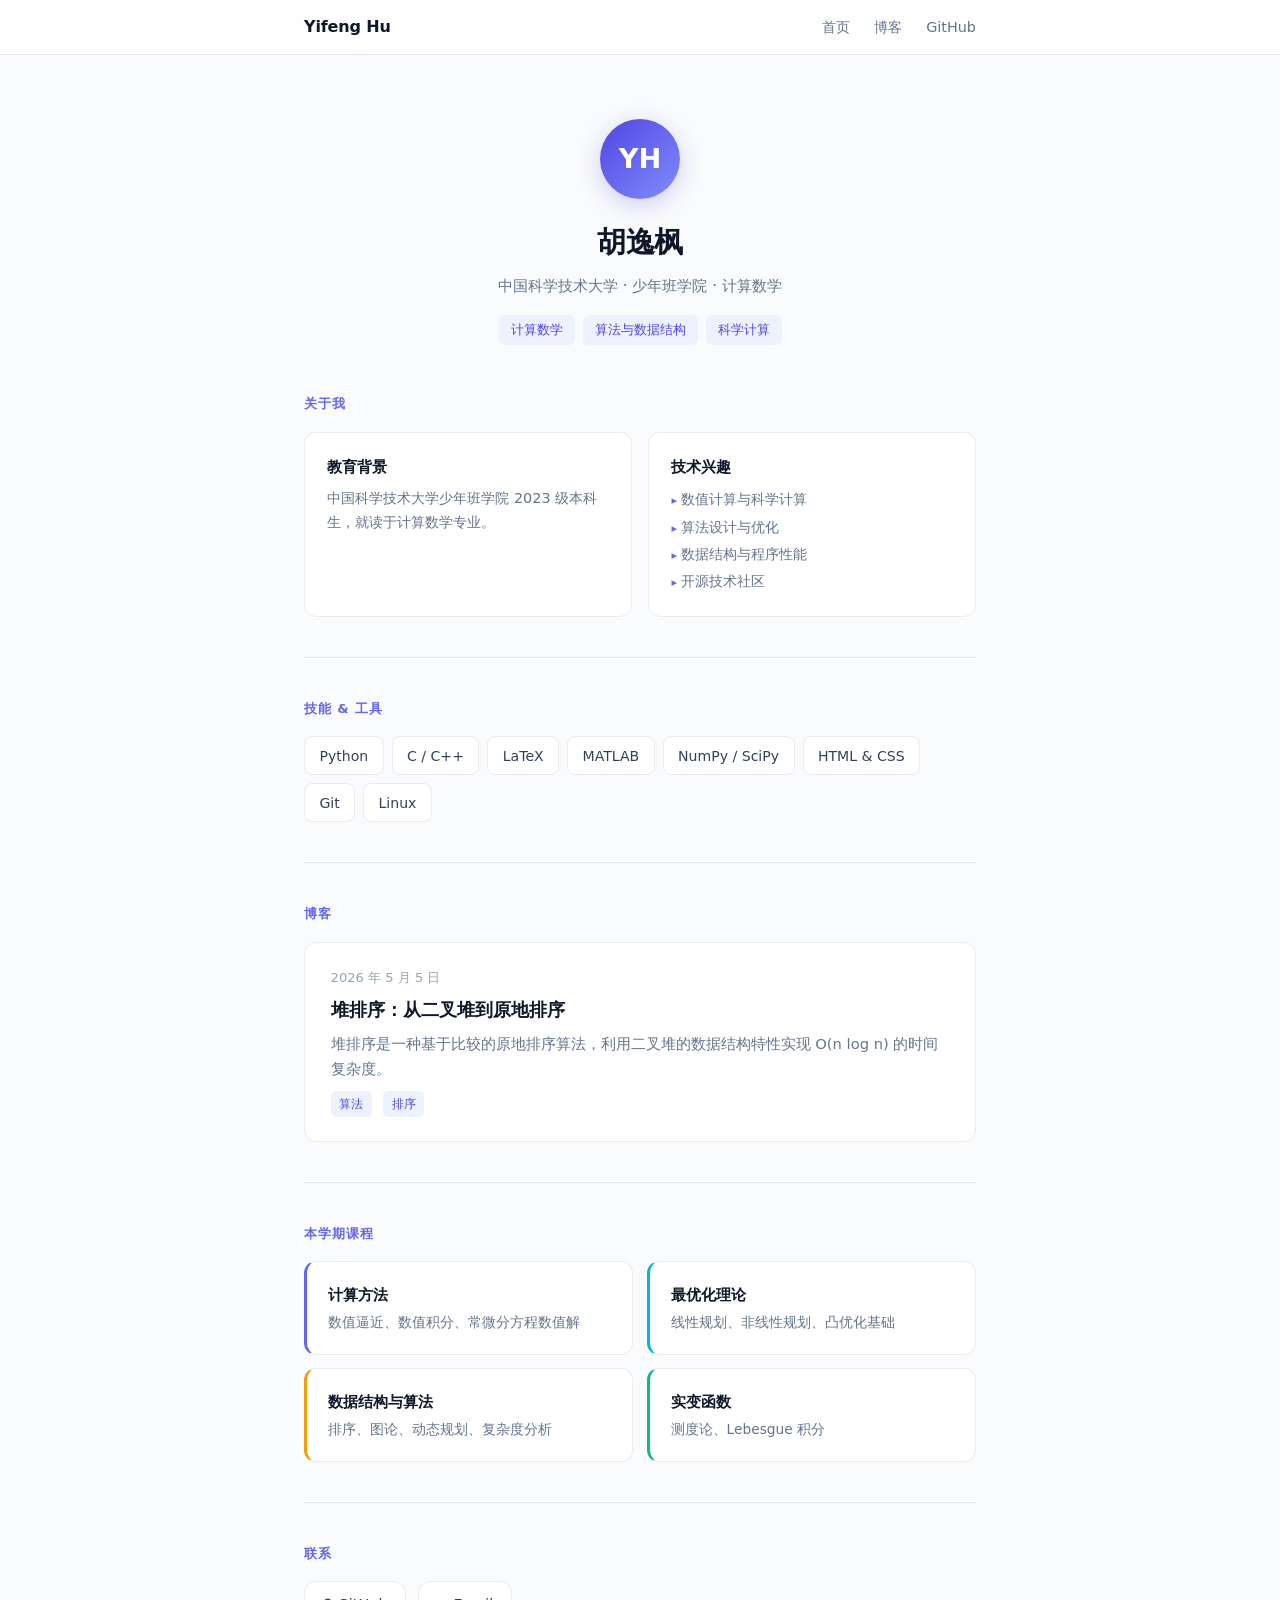
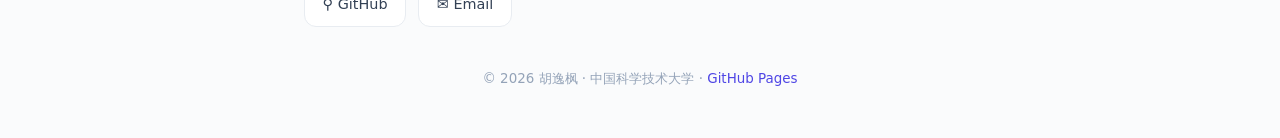
==== commit 73a915a5: "回归居中紧凑布局，拒绝撑满屏幕 - 内容区域限制 720px 最大宽度并居中 - 顶部简洁导航栏 - 头像+标题的紧凑 header - 分区用细线分隔，各区域间距合理 - 移动端自适应  Co-Au" ====
--- a/index.html
+++ b/index.html
@@ -8,39 +8,39 @@
   <link rel="stylesheet" href="css/style.css">
 </head>
 <body>
-  <div class="layout">
 
-    <aside class="sidebar">
-      <div class="sidebar-profile">
-        <div class="avatar">YH</div>
-        <h1 class="sidebar-name">胡逸枫</h1>
-        <p class="sidebar-title">中国科学技术大学<br>少年班学院 · 计算数学</p>
+  <header class="topbar">
+    <div class="wrapper">
+      <a href="index.html" class="logo">Yifeng Hu</a>
+      <ul class="topbar-nav">
+        <li><a href="index.html">首页</a></li>
+        <li><a href="blog.html">博客</a></li>
+        <li><a href="https://github.com/NerocAngevil" target="_blank" rel="noopener">GitHub</a></li>
+      </ul>
+    </div>
+  </header>
+
+  <div class="wrapper">
+    <div class="header">
+      <div class="avatar-circle">YH</div>
+      <h1>胡逸枫</h1>
+      <p class="byline">中国科学技术大学 · 少年班学院 · 计算数学</p>
+      <div class="tags">
+        <span>计算数学</span>
+        <span>算法与数据结构</span>
+        <span>科学计算</span>
       </div>
+    </div>
 
-      <ul class="sidebar-nav">
-        <li><a href="#about" class="active"><span class="nav-icon">&#9679;</span> 关于我</a></li>
-        <li><a href="#skills"><span class="nav-icon">&#9679;</span> 技能</a></li>
-        <li><a href="#blog"><span class="nav-icon">&#9679;</span> 博客</a></li>
-        <li><a href="#courses"><span class="nav-icon">&#9679;</span> 课程</a></li>
-      </ul>
-
-      <div class="sidebar-contact">
-        <a href="https://github.com/NerocAngevil" target="_blank" rel="noopener" title="GitHub">&#9906;</a>
-        <a href="mailto:yifenghu@mail.ustc.edu.cn" title="Email">&#9993;</a>
-        <a href="blog.html" title="博客">&#9998;</a>
-      </div>
-    </aside>
-
-    <main class="main-content">
-
-      <section class="content-section" id="about">
-        <div class="section-heading">关于我</div>
+    <main>
+      <section>
+        <p class="sec-title">关于我</p>
         <div class="about-grid">
-          <div class="about-card">
+          <div class="about-item">
             <h3>教育背景</h3>
-            <p>中国科学技术大学少年班学院 2023 级本科生，现就读于计算数学专业。在学习数学基础的同时，对计算机科学中的算法设计与分析有浓厚兴趣。</p>
+            <p>中国科学技术大学少年班学院 2023 级本科生，就读于计算数学专业。</p>
           </div>
-          <div class="about-card">
+          <div class="about-item">
             <h3>技术兴趣</h3>
             <ul>
               <li>数值计算与科学计算</li>
@@ -52,59 +52,75 @@
         </div>
       </section>
 
-      <section class="content-section" id="skills">
-        <div class="section-heading">技能 & 工具</div>
-        <div class="skills-cloud">
-          <span class="skill">Python</span>
-          <span class="skill">C / C++</span>
-          <span class="skill">LaTeX</span>
-          <span class="skill">MATLAB</span>
-          <span class="skill">NumPy / SciPy</span>
-          <span class="skill">HTML & CSS</span>
-          <span class="skill">Git</span>
-          <span class="skill">Linux</span>
+      <hr class="section-divider">
+
+      <section>
+        <p class="sec-title">技能 & 工具</p>
+        <div class="skill-row">
+          <span class="skill-pill">Python</span>
+          <span class="skill-pill">C / C++</span>
+          <span class="skill-pill">LaTeX</span>
+          <span class="skill-pill">MATLAB</span>
+          <span class="skill-pill">NumPy / SciPy</span>
+          <span class="skill-pill">HTML & CSS</span>
+          <span class="skill-pill">Git</span>
+          <span class="skill-pill">Linux</span>
         </div>
       </section>
 
-      <section class="content-section" id="blog">
-        <div class="section-heading">最新博客</div>
-        <div class="blog-highlight">
-          <p class="date">2026 年 5 月 5 日</p>
+      <hr class="section-divider">
+
+      <section>
+        <p class="sec-title">博客</p>
+        <div class="blog-card">
+          <p class="meta">2026 年 5 月 5 日</p>
           <h3><a href="blog/heap-sort.html">堆排序：从二叉堆到原地排序</a></h3>
-          <p class="excerpt">堆排序是一种基于比较的原地排序算法，利用二叉堆的数据结构特性实现 O(n log n) 的时间复杂度。本文从堆的定义出发，详细介绍建堆、排序的完整过程，并分析其复杂度与适用场景。</p>
+          <p class="excerpt">堆排序是一种基于比较的原地排序算法，利用二叉堆的数据结构特性实现 O(n log n) 的时间复杂度。</p>
           <span class="tag">算法</span>
           <span class="tag">排序</span>
         </div>
       </section>
 
-      <section class="content-section" id="courses">
-        <div class="section-heading">本学期课程</div>
+      <hr class="section-divider">
+
+      <section>
+        <p class="sec-title">本学期课程</p>
         <div class="course-grid">
-          <div class="course-card">
+          <div class="course-item">
             <h3>计算方法</h3>
             <p>数值逼近、数值积分、常微分方程数值解</p>
           </div>
-          <div class="course-card">
+          <div class="course-item">
             <h3>最优化理论</h3>
             <p>线性规划、非线性规划、凸优化基础</p>
           </div>
-          <div class="course-card">
+          <div class="course-item">
             <h3>数据结构与算法</h3>
             <p>排序、图论、动态规划、复杂度分析</p>
           </div>
-          <div class="course-card">
+          <div class="course-item">
             <h3>实变函数</h3>
             <p>测度论、Lebesgue 积分</p>
           </div>
         </div>
       </section>
 
-      <footer class="footer">
-        <p>&copy; 2026 胡逸枫 · 中国科学技术大学 · Powered by <a href="https://pages.github.com/" target="_blank" rel="noopener">GitHub Pages</a></p>
-      </footer>
+      <hr class="section-divider">
+
+      <section>
+        <p class="sec-title">联系</p>
+        <div class="contact-row">
+          <a href="https://github.com/NerocAngevil" target="_blank" rel="noopener" class="contact-link">&#9906; GitHub</a>
+          <a href="mailto:yifenghu@mail.ustc.edu.cn" class="contact-link">&#9993; Email</a>
+        </div>
+      </section>
     </main>
+  </div>
 
-  </div>
+  <footer class="footer">
+    <p>&copy; 2026 胡逸枫 · 中国科学技术大学 · <a href="https://pages.github.com/" target="_blank" rel="noopener">GitHub Pages</a></p>
+  </footer>
+
   <script src="js/main.js"></script>
 </body>
 </html>
--- a/css/style.css
+++ b/css/style.css
@@ -1,20 +1,18 @@
-/* ===== CSS Variables ===== */
+/* ===== Variables ===== */
 :root {
-  --color-bg: #f7f8fa;
+  --color-bg: #fafbfc;
   --color-surface: #ffffff;
-  --color-text: #1e293b;
+  --color-text: #334155;
   --color-text-light: #64748b;
   --color-heading: #0f172a;
   --color-primary: #4f46e5;
-  --color-primary-dark: #3730a3;
   --color-accent: #6366f1;
   --color-accent-light: #eef2ff;
   --color-border: #e8ecf1;
   --color-muted: #f1f5f9;
-  --sidebar-w: 300px;
-  --font-sans: "Inter", "PingFang SC", "Microsoft YaHei", "Noto Sans SC", system-ui, -apple-system, sans-serif;
-  --font-mono: "JetBrains Mono", "Fira Code", "Cascadia Code", Consolas, monospace;
-  --radius: 10px;
+  --font-sans: "Inter", "PingFang SC", "Microsoft YaHei", "Noto Sans SC", system-ui, sans-serif;
+  --font-mono: "JetBrains Mono", "Fira Code", Consolas, monospace;
+  --radius: 12px;
 }
 
 /* ===== Reset ===== */
@@ -24,441 +22,286 @@
   font-size: 16px;
   scroll-behavior: smooth;
   -webkit-font-smoothing: antialiased;
+  background: var(--color-bg);
 }
 
 body {
   font-family: var(--font-sans);
   background: var(--color-bg);
   color: var(--color-text);
-  line-height: 1.7;
+  line-height: 1.72;
 }
 
 a { color: var(--color-primary); text-decoration: none; transition: color 0.2s; }
-a:hover { color: var(--color-primary-dark); }
-
-/* ===== Sidebar Layout (Homepage) ===== */
-.layout {
+a:hover { color: #3730a3; }
+
+/* ===== Container ===== */
+.wrapper {
+  max-width: 720px;
+  margin: 0 auto;
+  padding: 0 1.5rem;
+}
+
+/* ===== Top Bar ===== */
+.topbar {
+  background: rgba(255,255,255,0.75);
+  border-bottom: 1px solid var(--color-border);
+  position: sticky;
+  top: 0;
+  z-index: 100;
+  backdrop-filter: blur(10px);
+  -webkit-backdrop-filter: blur(10px);
+}
+
+.topbar .wrapper {
   display: flex;
-  min-height: 100vh;
-}
-
-.sidebar {
-  width: var(--sidebar-w);
-  background: var(--color-surface);
-  border-right: 1px solid var(--color-border);
-  display: flex;
-  flex-direction: column;
-  padding: 2.5rem 2rem;
-  position: fixed;
-  top: 0;
-  left: 0;
-  bottom: 0;
-  z-index: 50;
-}
-
-.sidebar-profile {
+  align-items: center;
+  justify-content: space-between;
+  height: 54px;
+}
+
+.logo {
+  font-weight: 700;
+  font-size: 1rem;
+  color: var(--color-heading);
+  letter-spacing: -0.01em;
+}
+
+.topbar-nav { display: flex; gap: 1.5rem; list-style: none; }
+.topbar-nav a { color: var(--color-text-light); font-size: 0.9rem; font-weight: 500; }
+.topbar-nav a:hover { color: var(--color-primary); text-decoration: none; }
+
+/* ===== Header ===== */
+.header {
+  padding: 4rem 0 3rem;
   text-align: center;
-  margin-bottom: 2rem;
-}
-
-.avatar {
-  width: 90px;
-  height: 90px;
+}
+
+.avatar-circle {
+  width: 80px;
+  height: 80px;
   border-radius: 50%;
   background: linear-gradient(135deg, #4f46e5, #818cf8);
   color: #fff;
+  font-size: 1.7rem;
+  font-weight: 800;
   display: flex;
   align-items: center;
   justify-content: center;
-  font-size: 2rem;
-  font-weight: 800;
-  letter-spacing: 0.02em;
-  margin: 0 auto 1rem;
-  box-shadow: 0 4px 16px rgba(79,70,229,0.3);
-}
-
-.sidebar-name {
-  font-size: 1.35rem;
-  font-weight: 700;
-  color: var(--color-heading);
-  margin-bottom: 0.25rem;
-}
-
-.sidebar-title {
-  font-size: 0.88rem;
+  margin: 0 auto 1.2rem;
+  box-shadow: 0 6px 24px rgba(79,70,229,0.25);
+}
+
+.header h1 {
+  font-size: 1.8rem;
+  font-weight: 750;
+  color: var(--color-heading);
+  letter-spacing: -0.02em;
+  margin-bottom: 0.35rem;
+}
+
+.header .byline {
+  font-size: 0.95rem;
   color: var(--color-text-light);
-  line-height: 1.5;
-}
-
-.sidebar-nav {
-  list-style: none;
+}
+
+.header .tags {
   display: flex;
-  flex-direction: column;
-  gap: 0.25rem;
-  margin-bottom: auto;
-}
-
-.sidebar-nav a {
-  display: flex;
-  align-items: center;
-  gap: 0.65rem;
-  padding: 0.6rem 0.85rem;
-  border-radius: 8px;
-  color: var(--color-text-light);
-  font-weight: 500;
-  font-size: 0.93rem;
-  transition: all 0.2s;
-}
-
-.sidebar-nav a:hover,
-.sidebar-nav a.active {
+  gap: 0.5rem;
+  justify-content: center;
+  flex-wrap: wrap;
+  margin-top: 1rem;
+}
+
+.header .tags span {
   background: var(--color-accent-light);
   color: var(--color-primary);
-  text-decoration: none;
-}
-
-.sidebar-nav .nav-icon {
-  width: 20px;
-  text-align: center;
-  font-size: 1rem;
-}
-
-.sidebar-contact {
-  border-top: 1px solid var(--color-border);
-  padding-top: 1.2rem;
-  display: flex;
-  gap: 0.75rem;
-  justify-content: center;
-}
-
-.sidebar-contact a {
-  display: flex;
-  align-items: center;
-  justify-content: center;
-  width: 38px;
-  height: 38px;
-  border-radius: 50%;
-  background: var(--color-muted);
-  color: var(--color-text-light);
-  font-size: 1rem;
-  transition: all 0.2s;
-}
-
-.sidebar-contact a:hover {
-  background: var(--color-accent-light);
-  color: var(--color-primary);
-}
-
-/* ===== Main Content Area ===== */
-.main-content {
-  margin-left: var(--sidebar-w);
-  flex: 1;
-  padding: 3rem 3rem 4rem;
-  max-width: 860px;
-  width: 100%;
-}
-
-.content-section {
-  margin-bottom: 3.5rem;
-}
-
-.content-section:last-child {
-  margin-bottom: 0;
-}
-
-.section-heading {
   font-size: 0.8rem;
+  font-weight: 500;
+  padding: 0.25rem 0.75rem;
+  border-radius: 6px;
+}
+
+/* ===== Divider ===== */
+.section-divider {
+  border: 0;
+  height: 1px;
+  background: var(--color-border);
+  margin: 2.5rem 0;
+}
+
+/* ===== Section Title ===== */
+.sec-title {
+  font-size: 0.82rem;
   font-weight: 700;
   text-transform: uppercase;
-  letter-spacing: 0.08em;
+  letter-spacing: 0.07em;
   color: var(--color-accent);
-  margin-bottom: 1.2rem;
-  display: flex;
-  align-items: center;
-  gap: 0.5rem;
-}
-
-.section-heading::after {
-  content: '';
-  flex: 1;
-  height: 1px;
-  background: var(--color-border);
-  margin-top: 1px;
-}
-
-/* ===== About Cards ===== */
+  margin-bottom: 1rem;
+}
+
+/* ===== About ===== */
 .about-grid {
   display: grid;
   grid-template-columns: 1fr 1fr;
   gap: 1rem;
 }
 
-.about-card {
-  background: var(--color-surface);
-  border: 1px solid var(--color-border);
-  border-radius: var(--radius);
-  padding: 1.4rem 1.5rem;
-  transition: box-shadow 0.2s, border-color 0.2s;
-}
-
-.about-card:hover {
-  box-shadow: 0 2px 12px rgba(0,0,0,0.05);
-  border-color: #d0d5dd;
-}
-
-.about-card h3 {
-  font-size: 0.95rem;
-  font-weight: 650;
-  color: var(--color-heading);
-  margin-bottom: 0.5rem;
-}
-
-.about-card p,
-.about-card li {
-  font-size: 0.9rem;
-  color: var(--color-text-light);
-  line-height: 1.7;
-}
-
-.about-card ul { list-style: none; padding: 0; }
-.about-card li { padding: 0.12rem 0; }
-.about-card li::before { content: "▸ "; color: var(--color-accent); font-size: 0.7rem; }
+.about-item {
+  background: var(--color-surface);
+  border: 1px solid var(--color-border);
+  border-radius: var(--radius);
+  padding: 1.3rem 1.4rem;
+}
+.about-item h3 { font-size: 0.95rem; font-weight: 650; color: var(--color-heading); margin-bottom: 0.35rem; }
+.about-item p, .about-item li { font-size: 0.9rem; color: var(--color-text-light); line-height: 1.68; }
+.about-item ul { list-style: none; padding: 0; }
+.about-item li { padding: 0.1rem 0; }
+.about-item li::before { content: "▸ "; color: var(--color-accent); font-size: 0.7rem; }
 
 /* ===== Skills ===== */
-.skills-cloud {
+.skill-row {
   display: flex;
   flex-wrap: wrap;
   gap: 0.5rem;
 }
 
-.skill {
+.skill-pill {
   background: var(--color-surface);
   border: 1px solid var(--color-border);
   border-radius: 8px;
-  padding: 0.45rem 0.95rem;
+  padding: 0.4rem 0.9rem;
   font-size: 0.88rem;
   font-weight: 500;
   color: var(--color-text);
   cursor: default;
   transition: all 0.2s;
 }
-
-.skill:hover {
+.skill-pill:hover {
   border-color: var(--color-accent);
+  background: var(--color-accent-light);
   color: var(--color-primary);
-  background: var(--color-accent-light);
-  transform: translateY(-1px);
-  box-shadow: 0 2px 8px rgba(79,70,229,0.1);
-}
-
-/* ===== Blog Highlight ===== */
-.blog-highlight {
-  background: var(--color-surface);
-  border: 1px solid var(--color-border);
-  border-radius: var(--radius);
-  padding: 1.6rem 1.75rem;
-  transition: all 0.25s;
-  position: relative;
-  overflow: hidden;
-}
-
-.blog-highlight::before {
-  content: '';
-  position: absolute;
-  left: 0;
-  top: 0;
-  bottom: 0;
-  width: 4px;
-  background: var(--color-primary);
-  border-radius: 0 2px 2px 0;
-}
-
-.blog-highlight:hover {
-  box-shadow: 0 4px 20px rgba(0,0,0,0.06);
-  border-color: #d0d5dd;
-}
-
-.blog-highlight .date {
-  font-size: 0.82rem;
-  color: #94a3b8;
-  font-weight: 500;
-  margin-bottom: 0.25rem;
-}
-
-.blog-highlight h3 {
-  font-size: 1.2rem;
-  margin-bottom: 0.45rem;
-}
-
-.blog-highlight h3 a { color: var(--color-heading); }
-.blog-highlight h3 a:hover { color: var(--color-primary); }
-
-.blog-highlight .excerpt {
-  color: var(--color-text-light);
-  font-size: 0.92rem;
-  line-height: 1.7;
-}
+}
+
+/* ===== Blog Card ===== */
+.blog-card {
+  background: var(--color-surface);
+  border: 1px solid var(--color-border);
+  border-radius: var(--radius);
+  padding: 1.5rem 1.6rem;
+  transition: box-shadow 0.2s, border-color 0.2s;
+}
+.blog-card:hover { box-shadow: 0 3px 16px rgba(0,0,0,0.05); border-color: #d0d5dd; }
+.blog-card .meta { font-size: 0.82rem; color: #94a3b8; margin-bottom: 0.3rem; }
+.blog-card h3 { font-size: 1.15rem; margin-bottom: 0.4rem; }
+.blog-card h3 a { color: var(--color-heading); }
+.blog-card h3 a:hover { color: var(--color-primary); }
+.blog-card .excerpt { font-size: 0.92rem; color: var(--color-text-light); line-height: 1.68; }
 
 .tag {
   display: inline-block;
   background: var(--color-accent-light);
   color: var(--color-primary);
   border-radius: 5px;
-  padding: 0.18rem 0.6rem;
+  padding: 0.15rem 0.55rem;
   font-size: 0.78rem;
   font-weight: 500;
-  margin-top: 0.6rem;
-  margin-right: 0.4rem;
-}
-
-/* ===== Course Cards ===== */
+  margin-top: 0.55rem;
+  margin-right: 0.35rem;
+}
+
+/* ===== Courses ===== */
 .course-grid {
   display: grid;
   grid-template-columns: 1fr 1fr;
   gap: 0.85rem;
 }
 
-.course-card {
-  background: var(--color-surface);
-  border: 1px solid var(--color-border);
-  border-radius: var(--radius);
-  padding: 1.3rem 1.4rem;
-  border-left: 3px solid var(--color-accent);
+.course-item {
+  background: var(--color-surface);
+  border: 1px solid var(--color-border);
+  border-radius: var(--radius);
+  padding: 1.2rem 1.3rem;
+  transition: box-shadow 0.2s;
+}
+.course-item:hover { box-shadow: 0 2px 10px rgba(0,0,0,0.04); }
+.course-item h3 { font-size: 0.95rem; font-weight: 650; color: var(--color-heading); margin-bottom: 0.2rem; }
+.course-item p { font-size: 0.86rem; color: var(--color-text-light); }
+
+.course-item:nth-child(1) { border-left: 3px solid #6366f1; }
+.course-item:nth-child(2) { border-left: 3px solid #06b6d4; }
+.course-item:nth-child(3) { border-left: 3px solid #f59e0b; }
+.course-item:nth-child(4) { border-left: 3px solid #10b981; }
+
+/* ===== Contact ===== */
+.contact-row {
+  display: flex;
+  gap: 0.75rem;
+  flex-wrap: wrap;
+}
+
+.contact-link {
+  display: inline-flex;
+  align-items: center;
+  gap: 0.4rem;
+  background: var(--color-surface);
+  border: 1px solid var(--color-border);
+  border-radius: var(--radius);
+  padding: 0.6rem 1.1rem;
+  font-size: 0.9rem;
+  font-weight: 500;
+  color: var(--color-text);
   transition: all 0.2s;
 }
-
-.course-card:nth-child(1) { border-left-color: #6366f1; }
-.course-card:nth-child(2) { border-left-color: #06b6d4; }
-.course-card:nth-child(3) { border-left-color: #f59e0b; }
-.course-card:nth-child(4) { border-left-color: #10b981; }
-
-.course-card:hover {
-  box-shadow: 0 2px 12px rgba(0,0,0,0.05);
-}
-
-.course-card h3 {
-  font-size: 0.95rem;
-  font-weight: 650;
-  color: var(--color-heading);
-  margin-bottom: 0.25rem;
-}
-
-.course-card p {
-  font-size: 0.85rem;
-  color: var(--color-text-light);
-  line-height: 1.55;
-}
-
-/* ===== Mobile Sidebar Toggle ===== */
-.menu-toggle {
-  display: none;
-}
-
-/* ===== Blog Pages (non-homepage) ===== */
-/* Uses a top-nav layout instead of sidebar */
-
-.top-nav {
-  background: rgba(255,255,255,0.85);
-  border-bottom: 1px solid var(--color-border);
-  position: sticky;
-  top: 0;
-  z-index: 100;
-  backdrop-filter: blur(12px);
-  -webkit-backdrop-filter: blur(12px);
-}
-
-.top-nav-inner {
-  max-width: 820px;
-  margin: 0 auto;
-  padding: 0 1.5rem;
-  display: flex;
-  align-items: center;
-  justify-content: space-between;
-  height: 58px;
-}
-
-.top-nav-logo {
-  font-size: 1.15rem;
-  font-weight: 700;
-  color: var(--color-heading);
-}
-
-.top-nav-links {
-  display: flex;
-  gap: 1.8rem;
-  list-style: none;
-}
-
-.top-nav-links a {
-  color: var(--color-text-light);
-  font-weight: 500;
-  font-size: 0.9rem;
-}
-.top-nav-links a:hover { color: var(--color-primary); }
-
-.page-main {
-  max-width: 820px;
-  margin: 0 auto;
-  padding: 3rem 1.5rem 5rem;
-}
-
-/* ===== Blog List ===== */
+.contact-link:hover {
+  border-color: var(--color-accent);
+  color: var(--color-primary);
+  text-decoration: none;
+  box-shadow: 0 1px 6px rgba(0,0,0,0.04);
+}
+
+/* ===== Footer ===== */
+.footer {
+  text-align: center;
+  padding: 2.5rem 1.5rem 3rem;
+  color: #94a3b8;
+  font-size: 0.84rem;
+}
+.footer a { color: var(--color-primary); }
+
+/* ===== Page Title ===== */
 .page-title {
   font-size: 1.8rem;
-  font-weight: 800;
-  color: var(--color-heading);
-  margin-bottom: 2rem;
+  font-weight: 750;
+  color: var(--color-heading);
   letter-spacing: -0.02em;
-}
-
-.blog-card {
-  background: var(--color-surface);
-  border: 1px solid var(--color-border);
-  border-radius: var(--radius);
-  padding: 1.5rem 1.6rem;
-  margin-bottom: 1rem;
-  transition: all 0.2s;
-}
-.blog-card:hover {
-  box-shadow: 0 2px 12px rgba(0,0,0,0.05);
-  border-color: #d0d5dd;
-}
-
-.blog-card .date,
-.blog-highlight .date {
-  font-size: 0.82rem;
-  color: #94a3b8;
-  font-weight: 500;
-  margin-bottom: 0.25rem;
-}
-
-.blog-card h3 {
-  font-size: 1.18rem;
-  margin-bottom: 0.45rem;
-}
-
-.blog-card h3 a { color: var(--color-heading); }
-.blog-card h3 a:hover { color: var(--color-primary); }
-
-.blog-card .excerpt,
-.blog-highlight .excerpt {
-  color: var(--color-text-light);
-  font-size: 0.92rem;
-  line-height: 1.7;
-}
+  margin-bottom: 1.5rem;
+}
+
+/* ===== Blog List ===== */
+.blog-list-item {
+  background: var(--color-surface);
+  border: 1px solid var(--color-border);
+  border-radius: var(--radius);
+  padding: 1.4rem 1.5rem;
+  margin-bottom: 0.85rem;
+  transition: box-shadow 0.2s;
+}
+.blog-list-item:hover { box-shadow: 0 2px 12px rgba(0,0,0,0.04); }
+.blog-list-item .meta { font-size: 0.82rem; color: #94a3b8; margin-bottom: 0.2rem; }
+.blog-list-item h3 { font-size: 1.15rem; margin-bottom: 0.35rem; }
+.blog-list-item h3 a { color: var(--color-heading); }
+.blog-list-item h3 a:hover { color: var(--color-primary); }
+.blog-list-item .excerpt { font-size: 0.92rem; color: var(--color-text-light); line-height: 1.68; }
 
 /* ===== Blog Post ===== */
-.blog-post {
-  max-width: 760px;
-}
-
 .blog-post h1 {
-  font-size: 2.1rem;
-  font-weight: 800;
-  margin-bottom: 0.3rem;
+  font-size: 2rem;
+  font-weight: 750;
   color: var(--color-heading);
   letter-spacing: -0.02em;
   line-height: 1.3;
+  margin-bottom: 0.3rem;
 }
 
 .blog-post .meta {
@@ -467,132 +310,114 @@
   margin-bottom: 1.8rem;
 }
 
+.blog-post h2 {
+  font-size: 1.35rem;
+  font-weight: 700;
+  margin: 2.2rem 0 0.65rem;
+  color: var(--color-heading);
+}
+
+.blog-post h3 {
+  font-size: 1.1rem;
+  font-weight: 600;
+  margin: 1.4rem 0 0.4rem;
+  color: var(--color-text);
+}
+
+.blog-post p {
+  margin-bottom: 0.95rem;
+  line-height: 1.78;
+}
+
+.blog-post ul, .blog-post ol {
+  margin: 0.3rem 0 0.95rem 1.5rem;
+}
+.blog-post li {
+  margin-bottom: 0.25rem;
+  line-height: 1.7;
+}
+
+.blog-post strong { color: var(--color-heading); font-weight: 650; }
+
+.blog-post pre {
+  background: #1a1b2e;
+  color: #cdd6f4;
+  border-radius: var(--radius);
+  padding: 1.1rem 1.3rem;
+  overflow-x: auto;
+  font-family: var(--font-mono);
+  font-size: 0.83rem;
+  line-height: 1.6;
+  margin-bottom: 1rem;
+}
+
+.blog-post :not(pre) > code {
+  font-family: var(--font-mono);
+  font-size: 0.87em;
+  background: var(--color-accent-light);
+  color: var(--color-primary);
+  padding: 0.1em 0.35em;
+  border-radius: 4px;
+  font-weight: 500;
+}
+
+.blog-post pre code { background: none; padding: 0; color: inherit; font-weight: 400; }
+
+.blog-post blockquote {
+  border-left: 3px solid var(--color-accent);
+  margin: 1rem 0;
+  padding: 0.6rem 1rem;
+  background: var(--color-accent-light);
+  border-radius: 0 var(--radius) var(--radius) 0;
+  color: var(--color-text-light);
+  font-style: italic;
+}
+
+.blog-post .complexity-table {
+  width: 100%;
+  border-collapse: collapse;
+  margin: 1rem 0;
+}
+.blog-post .complexity-table th,
+.blog-post .complexity-table td {
+  border: 1px solid var(--color-border);
+  padding: 0.55rem 0.9rem;
+  text-align: center;
+  font-size: 0.9rem;
+}
+.blog-post .complexity-table th {
+  background: var(--color-accent-light);
+  font-weight: 600;
+  color: var(--color-heading);
+}
+.blog-post .complexity-table td { background: var(--color-surface); }
+
 /* ===== Blog TOC ===== */
 .blog-toc {
   background: var(--color-surface);
   border: 1px solid var(--color-border);
   border-radius: var(--radius);
-  padding: 1.2rem 1.5rem;
-  margin-bottom: 2rem;
-}
-
+  padding: 1.1rem 1.4rem;
+  margin-bottom: 1.8rem;
+}
 .blog-toc .toc-title {
-  font-size: 0.8rem;
+  font-size: 0.78rem;
   font-weight: 700;
   text-transform: uppercase;
   letter-spacing: 0.06em;
   color: var(--color-text-light);
-  margin-bottom: 0.65rem;
-}
-
+  margin-bottom: 0.55rem;
+}
 .blog-toc ol { list-style: none; padding: 0; }
-.blog-toc li { padding: 0.15rem 0; font-size: 0.9rem; }
-.blog-toc li.toc-h3 { padding-left: 1.3rem; }
-.blog-toc a { color: var(--color-text-light); transition: color 0.15s; }
+.blog-toc li { padding: 0.12rem 0; font-size: 0.9rem; }
+.blog-toc li.toc-h3 { padding-left: 1.2rem; }
+.blog-toc a { color: var(--color-text-light); }
 .blog-toc a:hover { color: var(--color-primary); text-decoration: none; }
-
-/* ===== Blog Post Typography ===== */
-.blog-post h2 {
-  font-size: 1.4rem;
-  font-weight: 700;
-  margin: 2.4rem 0 0.75rem;
-  color: var(--color-heading);
-  letter-spacing: -0.01em;
-}
-
-.blog-post h3 {
-  font-size: 1.1rem;
-  font-weight: 600;
-  margin: 1.5rem 0 0.5rem;
-  color: var(--color-text);
-}
-
-.blog-post p {
-  margin-bottom: 1rem;
-  line-height: 1.78;
-  color: var(--color-text);
-}
-
-.blog-post ul, .blog-post ol {
-  margin: 0.3rem 0 1rem 1.6rem;
-}
-
-.blog-post li { margin-bottom: 0.3rem; line-height: 1.7; }
-
-.blog-post strong { color: var(--color-heading); font-weight: 650; }
-
-.blog-post pre {
-  background: #1a1b2e;
-  color: #cdd6f4;
-  border-radius: var(--radius);
-  padding: 1.2rem 1.4rem;
-  overflow-x: auto;
-  font-family: var(--font-mono);
-  font-size: 0.84rem;
-  line-height: 1.6;
-  margin-bottom: 1.1rem;
-  border: 1px solid #2a2b3e;
-}
-
-.blog-post :not(pre) > code {
-  font-family: var(--font-mono);
-  font-size: 0.87em;
-  background: var(--color-accent-light);
-  color: var(--color-primary-dark);
-  padding: 0.1em 0.38em;
-  border-radius: 4px;
-  font-weight: 500;
-}
-
-.blog-post pre code {
-  background: none;
-  padding: 0;
-  color: inherit;
-  font-weight: 400;
-}
-
-.blog-post blockquote {
-  border-left: 3px solid var(--color-accent);
-  margin: 1.1rem 0;
-  padding: 0.6rem 1.1rem;
-  background: var(--color-accent-light);
-  border-radius: 0 var(--radius) var(--radius) 0;
-  color: var(--color-text-light);
-  font-style: italic;
-}
-
-.blog-post .complexity-table {
-  width: 100%;
-  border-collapse: collapse;
-  margin: 1.1rem 0;
-}
-
-.blog-post .complexity-table th,
-.blog-post .complexity-table td {
-  border: 1px solid var(--color-border);
-  padding: 0.6rem 1rem;
-  text-align: center;
-  font-size: 0.9rem;
-}
-
-.blog-post .complexity-table th {
-  background: var(--color-accent-light);
-  font-weight: 600;
-  color: var(--color-heading);
-}
-
-.blog-post .complexity-table td {
-  background: var(--color-surface);
-}
-
-/* KaTeX */
-.katex-display { margin: 1.1rem 0 !important; overflow-x: auto; overflow-y: hidden; }
-.katex { font-size: 1.06em !important; }
 
 .back-link {
   display: inline-flex;
   align-items: center;
-  gap: 0.3rem;
+  gap: 0.25rem;
   margin-bottom: 1.5rem;
   font-size: 0.9rem;
   color: var(--color-text-light);
@@ -600,79 +425,16 @@
 }
 .back-link:hover { color: var(--color-primary); }
 
-/* ===== Footer ===== */
-.footer {
-  text-align: center;
-  padding: 1.8rem;
-  border-top: 1px solid var(--color-border);
-  color: #94a3b8;
-  font-size: 0.82rem;
-}
-.footer a { color: var(--color-primary); }
+/* KaTeX */
+.katex-display { margin: 1rem 0 !important; overflow-x: auto; }
+.katex { font-size: 1.05em !important; }
 
 /* ===== Responsive ===== */
-@media (max-width: 768px) {
-  .layout { flex-direction: column; }
-
-  .sidebar {
-    position: static;
-    width: 100%;
-    border-right: none;
-    border-bottom: 1px solid var(--color-border);
-    padding: 1.5rem 1.2rem;
-    flex-direction: row;
-    flex-wrap: wrap;
-    align-items: center;
-    gap: 1rem;
-  }
-
-  .sidebar-profile {
-    display: flex;
-    align-items: center;
-    gap: 0.8rem;
-    margin-bottom: 0;
-    text-align: left;
-  }
-
-  .avatar {
-    width: 50px;
-    height: 50px;
-    font-size: 1.2rem;
-    margin: 0;
-    box-shadow: 0 2px 8px rgba(79,70,229,0.25);
-  }
-
-  .sidebar-name { font-size: 1.1rem; }
-  .sidebar-title { font-size: 0.78rem; }
-
-  .sidebar-nav {
-    flex-direction: row;
-    gap: 0.3rem;
-    margin: 0;
-  }
-
-  .sidebar-nav a {
-    padding: 0.35rem 0.6rem;
-    font-size: 0.82rem;
-    border-radius: 6px;
-  }
-
-  .sidebar-nav .nav-icon { display: none; }
-
-  .sidebar-contact {
-    border-top: none;
-    padding-top: 0;
-    margin-left: auto;
-  }
-
-  .main-content {
-    margin-left: 0;
-    padding: 2rem 1.2rem 3rem;
-  }
-
-  .about-grid,
-  .course-grid { grid-template-columns: 1fr; }
-
-  .blog-post h1 { font-size: 1.6rem; }
-  .blog-post h2 { font-size: 1.25rem; }
-}
+@media (max-width: 640px) {
+  html { font-size: 15px; }
+  .wrapper { padding: 0 1.1rem; }
+  .header { padding: 2.5rem 0 2rem; }
+  .about-grid, .course-grid { grid-template-columns: 1fr; }
+  .blog-post h1 { font-size: 1.55rem; }
+  .blog-post h2 { font-size: 1.22rem; }
+}
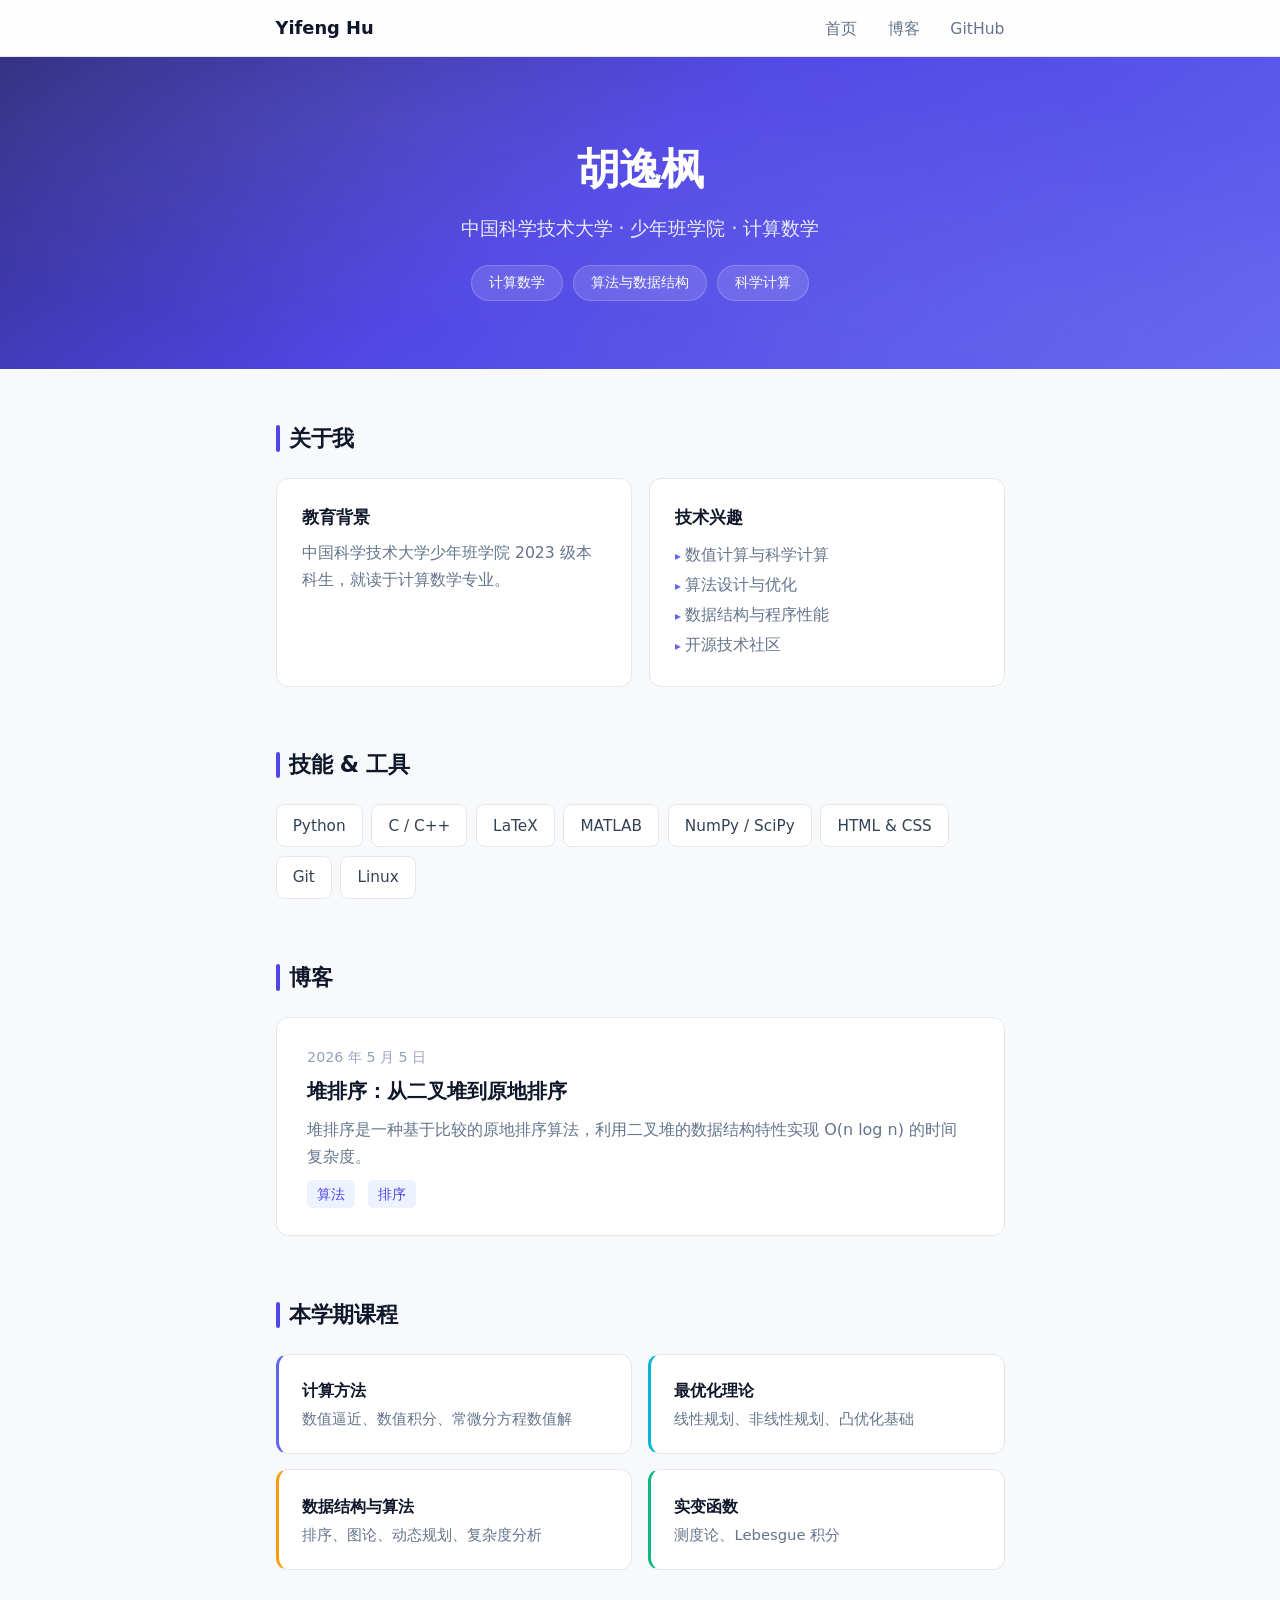
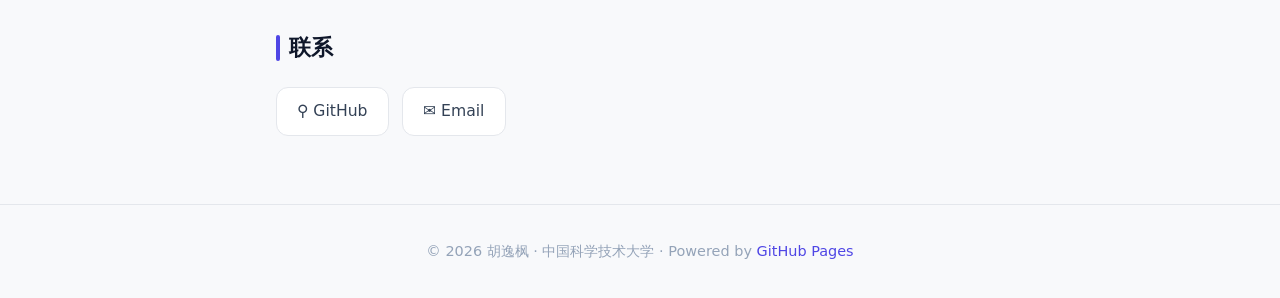
==== commit 8b4182f9: "回归大渐变 hero 设计，精简打磨 - 恢复紫色渐变 hero 视觉焦点 - 780px 居中内容区 - 章节标题统一紫色竖条装饰 - 课程卡片四色左边框 - 整体间距和排版微调 - 统一 nav/" ====
--- a/index.html
+++ b/index.html
@@ -8,119 +8,94 @@
   <link rel="stylesheet" href="css/style.css">
 </head>
 <body>
-
-  <header class="topbar">
-    <div class="wrapper">
-      <a href="index.html" class="logo">Yifeng Hu</a>
-      <ul class="topbar-nav">
+  <nav class="nav">
+    <div class="nav-inner">
+      <a href="index.html" class="nav-logo">Yifeng Hu</a>
+      <ul class="nav-links">
         <li><a href="index.html">首页</a></li>
         <li><a href="blog.html">博客</a></li>
         <li><a href="https://github.com/NerocAngevil" target="_blank" rel="noopener">GitHub</a></li>
       </ul>
     </div>
+  </nav>
+
+  <header class="hero">
+    <h1>胡逸枫</h1>
+    <p class="sub">中国科学技术大学 · 少年班学院 · 计算数学</p>
+    <div class="tags">
+      <span>计算数学</span>
+      <span>算法与数据结构</span>
+      <span>科学计算</span>
+    </div>
   </header>
 
-  <div class="wrapper">
-    <div class="header">
-      <div class="avatar-circle">YH</div>
-      <h1>胡逸枫</h1>
-      <p class="byline">中国科学技术大学 · 少年班学院 · 计算数学</p>
-      <div class="tags">
-        <span>计算数学</span>
-        <span>算法与数据结构</span>
-        <span>科学计算</span>
+  <main class="main">
+    <section class="sec">
+      <h2 class="sec-heading">关于我</h2>
+      <div class="about-2col">
+        <div class="about-card">
+          <h3>教育背景</h3>
+          <p>中国科学技术大学少年班学院 2023 级本科生，就读于计算数学专业。</p>
+        </div>
+        <div class="about-card">
+          <h3>技术兴趣</h3>
+          <ul>
+            <li>数值计算与科学计算</li>
+            <li>算法设计与优化</li>
+            <li>数据结构与程序性能</li>
+            <li>开源技术社区</li>
+          </ul>
+        </div>
       </div>
-    </div>
+    </section>
 
-    <main>
-      <section>
-        <p class="sec-title">关于我</p>
-        <div class="about-grid">
-          <div class="about-item">
-            <h3>教育背景</h3>
-            <p>中国科学技术大学少年班学院 2023 级本科生，就读于计算数学专业。</p>
-          </div>
-          <div class="about-item">
-            <h3>技术兴趣</h3>
-            <ul>
-              <li>数值计算与科学计算</li>
-              <li>算法设计与优化</li>
-              <li>数据结构与程序性能</li>
-              <li>开源技术社区</li>
-            </ul>
-          </div>
-        </div>
-      </section>
+    <section class="sec">
+      <h2 class="sec-heading">技能 & 工具</h2>
+      <div class="skills">
+        <span class="skill-tag">Python</span>
+        <span class="skill-tag">C / C++</span>
+        <span class="skill-tag">LaTeX</span>
+        <span class="skill-tag">MATLAB</span>
+        <span class="skill-tag">NumPy / SciPy</span>
+        <span class="skill-tag">HTML & CSS</span>
+        <span class="skill-tag">Git</span>
+        <span class="skill-tag">Linux</span>
+      </div>
+    </section>
 
-      <hr class="section-divider">
+    <section class="sec">
+      <h2 class="sec-heading">博客</h2>
+      <div class="blog-card">
+        <p class="meta">2026 年 5 月 5 日</p>
+        <h3><a href="blog/heap-sort.html">堆排序：从二叉堆到原地排序</a></h3>
+        <p class="excerpt">堆排序是一种基于比较的原地排序算法，利用二叉堆的数据结构特性实现 O(n log n) 的时间复杂度。</p>
+        <span class="tag">算法</span>
+        <span class="tag">排序</span>
+      </div>
+    </section>
 
-      <section>
-        <p class="sec-title">技能 & 工具</p>
-        <div class="skill-row">
-          <span class="skill-pill">Python</span>
-          <span class="skill-pill">C / C++</span>
-          <span class="skill-pill">LaTeX</span>
-          <span class="skill-pill">MATLAB</span>
-          <span class="skill-pill">NumPy / SciPy</span>
-          <span class="skill-pill">HTML & CSS</span>
-          <span class="skill-pill">Git</span>
-          <span class="skill-pill">Linux</span>
-        </div>
-      </section>
+    <section class="sec">
+      <h2 class="sec-heading">本学期课程</h2>
+      <div class="course-2col">
+        <div class="course-card"><h3>计算方法</h3><p>数值逼近、数值积分、常微分方程数值解</p></div>
+        <div class="course-card"><h3>最优化理论</h3><p>线性规划、非线性规划、凸优化基础</p></div>
+        <div class="course-card"><h3>数据结构与算法</h3><p>排序、图论、动态规划、复杂度分析</p></div>
+        <div class="course-card"><h3>实变函数</h3><p>测度论、Lebesgue 积分</p></div>
+      </div>
+    </section>
 
-      <hr class="section-divider">
-
-      <section>
-        <p class="sec-title">博客</p>
-        <div class="blog-card">
-          <p class="meta">2026 年 5 月 5 日</p>
-          <h3><a href="blog/heap-sort.html">堆排序：从二叉堆到原地排序</a></h3>
-          <p class="excerpt">堆排序是一种基于比较的原地排序算法，利用二叉堆的数据结构特性实现 O(n log n) 的时间复杂度。</p>
-          <span class="tag">算法</span>
-          <span class="tag">排序</span>
-        </div>
-      </section>
-
-      <hr class="section-divider">
-
-      <section>
-        <p class="sec-title">本学期课程</p>
-        <div class="course-grid">
-          <div class="course-item">
-            <h3>计算方法</h3>
-            <p>数值逼近、数值积分、常微分方程数值解</p>
-          </div>
-          <div class="course-item">
-            <h3>最优化理论</h3>
-            <p>线性规划、非线性规划、凸优化基础</p>
-          </div>
-          <div class="course-item">
-            <h3>数据结构与算法</h3>
-            <p>排序、图论、动态规划、复杂度分析</p>
-          </div>
-          <div class="course-item">
-            <h3>实变函数</h3>
-            <p>测度论、Lebesgue 积分</p>
-          </div>
-        </div>
-      </section>
-
-      <hr class="section-divider">
-
-      <section>
-        <p class="sec-title">联系</p>
-        <div class="contact-row">
-          <a href="https://github.com/NerocAngevil" target="_blank" rel="noopener" class="contact-link">&#9906; GitHub</a>
-          <a href="mailto:yifenghu@mail.ustc.edu.cn" class="contact-link">&#9993; Email</a>
-        </div>
-      </section>
-    </main>
-  </div>
+    <section class="sec">
+      <h2 class="sec-heading">联系</h2>
+      <div class="contact">
+        <a href="https://github.com/NerocAngevil" target="_blank" rel="noopener">&#9906; GitHub</a>
+        <a href="mailto:yifenghu@mail.ustc.edu.cn">&#9993; Email</a>
+      </div>
+    </section>
+  </main>
 
   <footer class="footer">
-    <p>&copy; 2026 胡逸枫 · 中国科学技术大学 · <a href="https://pages.github.com/" target="_blank" rel="noopener">GitHub Pages</a></p>
+    <p>&copy; 2026 胡逸枫 · 中国科学技术大学 · Powered by <a href="https://pages.github.com/" target="_blank" rel="noopener">GitHub Pages</a></p>
   </footer>
-
   <script src="js/main.js"></script>
 </body>
 </html>
--- a/css/style.css
+++ b/css/style.css
@@ -1,6 +1,6 @@
 /* ===== Variables ===== */
 :root {
-  --color-bg: #fafbfc;
+  --color-bg: #f8f9fb;
   --color-surface: #ffffff;
   --color-text: #334155;
   --color-text-light: #64748b;
@@ -8,433 +8,237 @@
   --color-primary: #4f46e5;
   --color-accent: #6366f1;
   --color-accent-light: #eef2ff;
-  --color-border: #e8ecf1;
-  --color-muted: #f1f5f9;
-  --font-sans: "Inter", "PingFang SC", "Microsoft YaHei", "Noto Sans SC", system-ui, sans-serif;
+  --color-border: #e4e7ec;
+  --font-sans: "Inter", "PingFang SC", "Microsoft YaHei", system-ui, sans-serif;
   --font-mono: "JetBrains Mono", "Fira Code", Consolas, monospace;
   --radius: 12px;
-}
-
-/* ===== Reset ===== */
+  --content-w: 780px;
+}
+
 *, *::before, *::after { box-sizing: border-box; margin: 0; padding: 0; }
 
-html {
-  font-size: 16px;
-  scroll-behavior: smooth;
-  -webkit-font-smoothing: antialiased;
-  background: var(--color-bg);
-}
+html { font-size: 17px; scroll-behavior: smooth; -webkit-font-smoothing: antialiased; }
 
 body {
   font-family: var(--font-sans);
   background: var(--color-bg);
   color: var(--color-text);
-  line-height: 1.72;
+  line-height: 1.7;
+  min-height: 100vh;
+  display: flex;
+  flex-direction: column;
 }
 
 a { color: var(--color-primary); text-decoration: none; transition: color 0.2s; }
 a:hover { color: #3730a3; }
 
-/* ===== Container ===== */
-.wrapper {
-  max-width: 720px;
-  margin: 0 auto;
-  padding: 0 1.5rem;
-}
-
-/* ===== Top Bar ===== */
-.topbar {
-  background: rgba(255,255,255,0.75);
+/* ===== Nav ===== */
+.nav {
+  background: rgba(255,255,255,0.8);
   border-bottom: 1px solid var(--color-border);
-  position: sticky;
-  top: 0;
-  z-index: 100;
-  backdrop-filter: blur(10px);
-  -webkit-backdrop-filter: blur(10px);
-}
-
-.topbar .wrapper {
-  display: flex;
-  align-items: center;
-  justify-content: space-between;
-  height: 54px;
-}
-
-.logo {
-  font-weight: 700;
-  font-size: 1rem;
-  color: var(--color-heading);
-  letter-spacing: -0.01em;
-}
-
-.topbar-nav { display: flex; gap: 1.5rem; list-style: none; }
-.topbar-nav a { color: var(--color-text-light); font-size: 0.9rem; font-weight: 500; }
-.topbar-nav a:hover { color: var(--color-primary); text-decoration: none; }
-
-/* ===== Header ===== */
-.header {
-  padding: 4rem 0 3rem;
-  text-align: center;
-}
-
-.avatar-circle {
-  width: 80px;
-  height: 80px;
-  border-radius: 50%;
-  background: linear-gradient(135deg, #4f46e5, #818cf8);
-  color: #fff;
-  font-size: 1.7rem;
-  font-weight: 800;
-  display: flex;
-  align-items: center;
-  justify-content: center;
-  margin: 0 auto 1.2rem;
-  box-shadow: 0 6px 24px rgba(79,70,229,0.25);
-}
-
-.header h1 {
-  font-size: 1.8rem;
-  font-weight: 750;
-  color: var(--color-heading);
-  letter-spacing: -0.02em;
-  margin-bottom: 0.35rem;
-}
-
-.header .byline {
-  font-size: 0.95rem;
-  color: var(--color-text-light);
-}
-
-.header .tags {
-  display: flex;
-  gap: 0.5rem;
-  justify-content: center;
-  flex-wrap: wrap;
-  margin-top: 1rem;
-}
-
-.header .tags span {
-  background: var(--color-accent-light);
-  color: var(--color-primary);
-  font-size: 0.8rem;
-  font-weight: 500;
-  padding: 0.25rem 0.75rem;
-  border-radius: 6px;
-}
-
-/* ===== Divider ===== */
-.section-divider {
-  border: 0;
-  height: 1px;
-  background: var(--color-border);
-  margin: 2.5rem 0;
-}
-
-/* ===== Section Title ===== */
-.sec-title {
-  font-size: 0.82rem;
-  font-weight: 700;
-  text-transform: uppercase;
-  letter-spacing: 0.07em;
-  color: var(--color-accent);
-  margin-bottom: 1rem;
+  position: sticky; top: 0; z-index: 100;
+  backdrop-filter: blur(12px);
+  -webkit-backdrop-filter: blur(12px);
+}
+.nav-inner {
+  max-width: var(--content-w); margin: 0 auto; padding: 0 1.5rem;
+  display: flex; align-items: center; justify-content: space-between; height: 56px;
+}
+.nav-logo { font-weight: 700; font-size: 1.05rem; color: var(--color-heading); }
+.nav-links { display: flex; gap: 1.8rem; list-style: none; }
+.nav-links a { color: var(--color-text-light); font-size: 0.92rem; font-weight: 500; }
+.nav-links a:hover { color: var(--color-primary); text-decoration: none; }
+
+/* ===== Hero ===== */
+.hero {
+  background: linear-gradient(145deg, #312e81 0%, #4f46e5 45%, #6366f1 100%);
+  color: #fff; padding: 4.5rem 1.5rem 4rem; text-align: center;
+  position: relative; overflow: hidden;
+}
+.hero::after {
+  content: ''; position: absolute; inset: 0;
+  background: radial-gradient(ellipse at 30% 20%, rgba(255,255,255,0.06) 0%, transparent 60%),
+              radial-gradient(ellipse at 70% 80%, rgba(255,255,255,0.04) 0%, transparent 60%);
+  pointer-events: none;
+}
+.hero h1 { font-size: 2.5rem; font-weight: 800; letter-spacing: -0.02em; margin-bottom: 0.4rem; position: relative; }
+.hero .sub { font-size: 1.1rem; opacity: 0.88; font-weight: 400; position: relative; }
+.hero .tags { margin-top: 1.2rem; display: flex; gap: 0.6rem; justify-content: center; flex-wrap: wrap; position: relative; }
+.hero .tags span {
+  background: rgba(255,255,255,0.13); border: 1px solid rgba(255,255,255,0.2);
+  border-radius: 24px; padding: 0.3rem 1rem; font-size: 0.83rem; backdrop-filter: blur(4px);
+}
+
+/* ===== Main Content ===== */
+.main {
+  flex: 1; max-width: var(--content-w); margin: 0 auto; padding: 3rem 1.5rem 4rem; width: 100%;
+}
+
+/* ===== Section ===== */
+.sec { margin-bottom: 3.5rem; }
+.sec:last-child { margin-bottom: 0; }
+.sec-heading {
+  font-size: 1.3rem; font-weight: 700; color: var(--color-heading);
+  margin-bottom: 1.2rem; letter-spacing: -0.01em;
+  display: flex; align-items: center; gap: 0.55rem;
+}
+.sec-heading::before {
+  content: ''; display: inline-block; width: 4px; height: 1.2em;
+  background: var(--color-primary); border-radius: 3px;
 }
 
 /* ===== About ===== */
-.about-grid {
-  display: grid;
-  grid-template-columns: 1fr 1fr;
-  gap: 1rem;
-}
-
-.about-item {
-  background: var(--color-surface);
-  border: 1px solid var(--color-border);
-  border-radius: var(--radius);
-  padding: 1.3rem 1.4rem;
-}
-.about-item h3 { font-size: 0.95rem; font-weight: 650; color: var(--color-heading); margin-bottom: 0.35rem; }
-.about-item p, .about-item li { font-size: 0.9rem; color: var(--color-text-light); line-height: 1.68; }
-.about-item ul { list-style: none; padding: 0; }
-.about-item li { padding: 0.1rem 0; }
-.about-item li::before { content: "▸ "; color: var(--color-accent); font-size: 0.7rem; }
+.about-2col { display: grid; grid-template-columns: 1fr 1fr; gap: 1rem; }
+.about-card {
+  background: var(--color-surface); border: 1px solid var(--color-border);
+  border-radius: var(--radius); padding: 1.5rem;
+  transition: box-shadow 0.25s, border-color 0.25s;
+}
+.about-card:hover { box-shadow: 0 4px 18px rgba(0,0,0,0.05); border-color: #d0d5dd; }
+.about-card h3 { font-size: 0.98rem; font-weight: 650; color: var(--color-heading); margin-bottom: 0.45rem; }
+.about-card p, .about-card li { font-size: 0.92rem; color: var(--color-text-light); line-height: 1.7; }
+.about-card ul { list-style: none; padding: 0; }
+.about-card li { padding: 0.1rem 0; }
+.about-card li::before { content: "▸ "; color: var(--color-accent); font-size: 0.7rem; }
 
 /* ===== Skills ===== */
-.skill-row {
-  display: flex;
-  flex-wrap: wrap;
-  gap: 0.5rem;
-}
-
-.skill-pill {
-  background: var(--color-surface);
-  border: 1px solid var(--color-border);
-  border-radius: 8px;
-  padding: 0.4rem 0.9rem;
-  font-size: 0.88rem;
-  font-weight: 500;
-  color: var(--color-text);
-  cursor: default;
-  transition: all 0.2s;
-}
-.skill-pill:hover {
-  border-color: var(--color-accent);
-  background: var(--color-accent-light);
-  color: var(--color-primary);
+.skills { display: flex; flex-wrap: wrap; gap: 0.5rem; }
+.skill-tag {
+  background: var(--color-surface); border: 1px solid var(--color-border);
+  border-radius: 8px; padding: 0.45rem 0.95rem; font-size: 0.9rem;
+  font-weight: 500; color: var(--color-text); cursor: default; transition: all 0.2s;
+}
+.skill-tag:hover {
+  border-color: var(--color-accent); background: var(--color-accent-light);
+  color: var(--color-primary); transform: translateY(-1px);
+  box-shadow: 0 2px 8px rgba(79,70,229,0.08);
 }
 
 /* ===== Blog Card ===== */
 .blog-card {
-  background: var(--color-surface);
-  border: 1px solid var(--color-border);
-  border-radius: var(--radius);
-  padding: 1.5rem 1.6rem;
-  transition: box-shadow 0.2s, border-color 0.2s;
-}
-.blog-card:hover { box-shadow: 0 3px 16px rgba(0,0,0,0.05); border-color: #d0d5dd; }
-.blog-card .meta { font-size: 0.82rem; color: #94a3b8; margin-bottom: 0.3rem; }
-.blog-card h3 { font-size: 1.15rem; margin-bottom: 0.4rem; }
+  background: var(--color-surface); border: 1px solid var(--color-border);
+  border-radius: var(--radius); padding: 1.6rem 1.8rem;
+  transition: box-shadow 0.25s, border-color 0.25s;
+}
+.blog-card:hover { box-shadow: 0 4px 20px rgba(0,0,0,0.06); border-color: #d0d5dd; }
+.blog-card .meta { font-size: 0.84rem; color: #94a3b8; font-weight: 500; margin-bottom: 0.3rem; }
+.blog-card h3 { font-size: 1.2rem; margin-bottom: 0.4rem; }
 .blog-card h3 a { color: var(--color-heading); }
 .blog-card h3 a:hover { color: var(--color-primary); }
-.blog-card .excerpt { font-size: 0.92rem; color: var(--color-text-light); line-height: 1.68; }
+.blog-card .excerpt { font-size: 0.94rem; color: var(--color-text-light); line-height: 1.7; }
 
 .tag {
-  display: inline-block;
-  background: var(--color-accent-light);
-  color: var(--color-primary);
-  border-radius: 5px;
-  padding: 0.15rem 0.55rem;
-  font-size: 0.78rem;
-  font-weight: 500;
-  margin-top: 0.55rem;
-  margin-right: 0.35rem;
+  display: inline-block; background: var(--color-accent-light);
+  color: var(--color-primary); border-radius: 5px; padding: 0.15rem 0.6rem;
+  font-size: 0.8rem; font-weight: 500; margin-top: 0.6rem; margin-right: 0.4rem;
 }
 
 /* ===== Courses ===== */
-.course-grid {
-  display: grid;
-  grid-template-columns: 1fr 1fr;
-  gap: 0.85rem;
-}
-
-.course-item {
-  background: var(--color-surface);
-  border: 1px solid var(--color-border);
-  border-radius: var(--radius);
-  padding: 1.2rem 1.3rem;
-  transition: box-shadow 0.2s;
-}
-.course-item:hover { box-shadow: 0 2px 10px rgba(0,0,0,0.04); }
-.course-item h3 { font-size: 0.95rem; font-weight: 650; color: var(--color-heading); margin-bottom: 0.2rem; }
-.course-item p { font-size: 0.86rem; color: var(--color-text-light); }
-
-.course-item:nth-child(1) { border-left: 3px solid #6366f1; }
-.course-item:nth-child(2) { border-left: 3px solid #06b6d4; }
-.course-item:nth-child(3) { border-left: 3px solid #f59e0b; }
-.course-item:nth-child(4) { border-left: 3px solid #10b981; }
+.course-2col { display: grid; grid-template-columns: 1fr 1fr; gap: 0.9rem; }
+.course-card {
+  background: var(--color-surface); border: 1px solid var(--color-border);
+  border-radius: var(--radius); padding: 1.3rem 1.4rem;
+  transition: box-shadow 0.25s;
+}
+.course-card:hover { box-shadow: 0 3px 14px rgba(0,0,0,0.04); }
+.course-card:nth-child(1) { border-left: 3px solid #6366f1; }
+.course-card:nth-child(2) { border-left: 3px solid #06b6d4; }
+.course-card:nth-child(3) { border-left: 3px solid #f59e0b; }
+.course-card:nth-child(4) { border-left: 3px solid #10b981; }
+.course-card h3 { font-size: 0.96rem; font-weight: 650; color: var(--color-heading); margin-bottom: 0.2rem; }
+.course-card p { font-size: 0.87rem; color: var(--color-text-light); line-height: 1.55; }
 
 /* ===== Contact ===== */
-.contact-row {
-  display: flex;
-  gap: 0.75rem;
-  flex-wrap: wrap;
-}
-
-.contact-link {
-  display: inline-flex;
-  align-items: center;
-  gap: 0.4rem;
-  background: var(--color-surface);
-  border: 1px solid var(--color-border);
-  border-radius: var(--radius);
-  padding: 0.6rem 1.1rem;
-  font-size: 0.9rem;
-  font-weight: 500;
-  color: var(--color-text);
-  transition: all 0.2s;
-}
-.contact-link:hover {
-  border-color: var(--color-accent);
-  color: var(--color-primary);
-  text-decoration: none;
-  box-shadow: 0 1px 6px rgba(0,0,0,0.04);
-}
+.contact { display: flex; gap: 0.75rem; flex-wrap: wrap; }
+.contact a {
+  display: inline-flex; align-items: center; gap: 0.4rem;
+  background: var(--color-surface); border: 1px solid var(--color-border);
+  border-radius: var(--radius); padding: 0.6rem 1.2rem;
+  font-size: 0.92rem; font-weight: 500; color: var(--color-text); transition: all 0.2s;
+}
+.contact a:hover { border-color: var(--color-accent); color: var(--color-primary); text-decoration: none;
+  box-shadow: 0 2px 8px rgba(0,0,0,0.04); }
 
 /* ===== Footer ===== */
 .footer {
-  text-align: center;
-  padding: 2.5rem 1.5rem 3rem;
-  color: #94a3b8;
-  font-size: 0.84rem;
+  text-align: center; padding: 2rem 1.5rem; border-top: 1px solid var(--color-border);
+  color: #94a3b8; font-size: 0.85rem;
 }
 .footer a { color: var(--color-primary); }
 
-/* ===== Page Title ===== */
-.page-title {
-  font-size: 1.8rem;
-  font-weight: 750;
-  color: var(--color-heading);
-  letter-spacing: -0.02em;
-  margin-bottom: 1.5rem;
-}
-
 /* ===== Blog List ===== */
-.blog-list-item {
-  background: var(--color-surface);
-  border: 1px solid var(--color-border);
-  border-radius: var(--radius);
-  padding: 1.4rem 1.5rem;
-  margin-bottom: 0.85rem;
-  transition: box-shadow 0.2s;
-}
-.blog-list-item:hover { box-shadow: 0 2px 12px rgba(0,0,0,0.04); }
-.blog-list-item .meta { font-size: 0.82rem; color: #94a3b8; margin-bottom: 0.2rem; }
-.blog-list-item h3 { font-size: 1.15rem; margin-bottom: 0.35rem; }
-.blog-list-item h3 a { color: var(--color-heading); }
-.blog-list-item h3 a:hover { color: var(--color-primary); }
-.blog-list-item .excerpt { font-size: 0.92rem; color: var(--color-text-light); line-height: 1.68; }
+.page-heading { font-size: 1.9rem; font-weight: 750; color: var(--color-heading); letter-spacing: -0.02em; margin-bottom: 1.8rem; }
+.blog-item {
+  background: var(--color-surface); border: 1px solid var(--color-border);
+  border-radius: var(--radius); padding: 1.5rem 1.6rem; margin-bottom: 0.9rem;
+  transition: box-shadow 0.25s;
+}
+.blog-item:hover { box-shadow: 0 3px 14px rgba(0,0,0,0.04); border-color: #d0d5dd; }
+.blog-item .meta { font-size: 0.84rem; color: #94a3b8; margin-bottom: 0.25rem; }
+.blog-item h3 { font-size: 1.18rem; margin-bottom: 0.35rem; }
+.blog-item h3 a { color: var(--color-heading); }
+.blog-item h3 a:hover { color: var(--color-primary); }
+.blog-item .excerpt { font-size: 0.93rem; color: var(--color-text-light); line-height: 1.7; }
 
 /* ===== Blog Post ===== */
-.blog-post h1 {
-  font-size: 2rem;
-  font-weight: 750;
-  color: var(--color-heading);
-  letter-spacing: -0.02em;
-  line-height: 1.3;
-  margin-bottom: 0.3rem;
-}
-
-.blog-post .meta {
-  font-size: 0.9rem;
-  color: #94a3b8;
-  margin-bottom: 1.8rem;
-}
-
-.blog-post h2 {
-  font-size: 1.35rem;
-  font-weight: 700;
-  margin: 2.2rem 0 0.65rem;
-  color: var(--color-heading);
-}
-
-.blog-post h3 {
-  font-size: 1.1rem;
-  font-weight: 600;
-  margin: 1.4rem 0 0.4rem;
-  color: var(--color-text);
-}
-
-.blog-post p {
-  margin-bottom: 0.95rem;
-  line-height: 1.78;
-}
-
-.blog-post ul, .blog-post ol {
-  margin: 0.3rem 0 0.95rem 1.5rem;
-}
-.blog-post li {
-  margin-bottom: 0.25rem;
-  line-height: 1.7;
-}
-
+.blog-post h1 { font-size: 2.1rem; font-weight: 800; color: var(--color-heading); letter-spacing: -0.02em; line-height: 1.3; margin-bottom: 0.3rem; }
+.blog-post .meta { font-size: 0.9rem; color: #94a3b8; margin-bottom: 1.5rem; }
+.blog-post h2 { font-size: 1.4rem; font-weight: 700; margin: 2.3rem 0 0.7rem; color: var(--color-heading); letter-spacing: -0.01em; }
+.blog-post h3 { font-size: 1.12rem; font-weight: 600; margin: 1.5rem 0 0.45rem; }
+.blog-post p { margin-bottom: 1rem; line-height: 1.8; }
+.blog-post ul, .blog-post ol { margin: 0.3rem 0 1rem 1.5rem; }
+.blog-post li { margin-bottom: 0.25rem; line-height: 1.7; }
 .blog-post strong { color: var(--color-heading); font-weight: 650; }
 
 .blog-post pre {
-  background: #1a1b2e;
-  color: #cdd6f4;
-  border-radius: var(--radius);
-  padding: 1.1rem 1.3rem;
-  overflow-x: auto;
-  font-family: var(--font-mono);
-  font-size: 0.83rem;
-  line-height: 1.6;
-  margin-bottom: 1rem;
-}
-
+  background: #1a1b2e; color: #cdd6f4; border-radius: var(--radius);
+  padding: 1.2rem 1.4rem; overflow-x: auto; font-family: var(--font-mono);
+  font-size: 0.85rem; line-height: 1.6; margin-bottom: 1.1rem; border: 1px solid #2a2b3e;
+}
 .blog-post :not(pre) > code {
-  font-family: var(--font-mono);
-  font-size: 0.87em;
-  background: var(--color-accent-light);
-  color: var(--color-primary);
-  padding: 0.1em 0.35em;
-  border-radius: 4px;
-  font-weight: 500;
-}
-
+  font-family: var(--font-mono); font-size: 0.87em; background: var(--color-accent-light);
+  color: var(--color-primary); padding: 0.1em 0.38em; border-radius: 4px; font-weight: 500;
+}
 .blog-post pre code { background: none; padding: 0; color: inherit; font-weight: 400; }
-
 .blog-post blockquote {
-  border-left: 3px solid var(--color-accent);
-  margin: 1rem 0;
-  padding: 0.6rem 1rem;
-  background: var(--color-accent-light);
-  border-radius: 0 var(--radius) var(--radius) 0;
-  color: var(--color-text-light);
-  font-style: italic;
-}
-
-.blog-post .complexity-table {
-  width: 100%;
-  border-collapse: collapse;
-  margin: 1rem 0;
-}
-.blog-post .complexity-table th,
-.blog-post .complexity-table td {
-  border: 1px solid var(--color-border);
-  padding: 0.55rem 0.9rem;
-  text-align: center;
-  font-size: 0.9rem;
-}
-.blog-post .complexity-table th {
-  background: var(--color-accent-light);
-  font-weight: 600;
-  color: var(--color-heading);
-}
-.blog-post .complexity-table td { background: var(--color-surface); }
+  border-left: 3px solid var(--color-accent); margin: 1.1rem 0; padding: 0.65rem 1.1rem;
+  background: var(--color-accent-light); border-radius: 0 var(--radius) var(--radius) 0;
+  color: var(--color-text-light); font-style: italic;
+}
+.blog-post table { width: 100%; border-collapse: collapse; margin: 1.1rem 0; }
+.blog-post th, .blog-post td {
+  border: 1px solid var(--color-border); padding: 0.6rem 1rem; text-align: center; font-size: 0.92rem;
+}
+.blog-post th { background: var(--color-accent-light); font-weight: 600; color: var(--color-heading); }
+.blog-post td { background: var(--color-surface); }
 
 /* ===== Blog TOC ===== */
 .blog-toc {
-  background: var(--color-surface);
-  border: 1px solid var(--color-border);
-  border-radius: var(--radius);
-  padding: 1.1rem 1.4rem;
-  margin-bottom: 1.8rem;
-}
-.blog-toc .toc-title {
-  font-size: 0.78rem;
-  font-weight: 700;
-  text-transform: uppercase;
-  letter-spacing: 0.06em;
-  color: var(--color-text-light);
-  margin-bottom: 0.55rem;
-}
+  background: var(--color-surface); border: 1px solid var(--color-border);
+  border-radius: var(--radius); padding: 1.2rem 1.5rem; margin-bottom: 2rem;
+}
+.blog-toc .toc-title { font-size: 0.8rem; font-weight: 700; text-transform: uppercase; letter-spacing: 0.06em; color: var(--color-text-light); margin-bottom: 0.6rem; }
 .blog-toc ol { list-style: none; padding: 0; }
-.blog-toc li { padding: 0.12rem 0; font-size: 0.9rem; }
+.blog-toc li { padding: 0.12rem 0; font-size: 0.91rem; }
 .blog-toc li.toc-h3 { padding-left: 1.2rem; }
 .blog-toc a { color: var(--color-text-light); }
 .blog-toc a:hover { color: var(--color-primary); text-decoration: none; }
 
-.back-link {
-  display: inline-flex;
-  align-items: center;
-  gap: 0.25rem;
-  margin-bottom: 1.5rem;
-  font-size: 0.9rem;
-  color: var(--color-text-light);
-  font-weight: 500;
-}
+.back-link { display: inline-flex; align-items: center; gap: 0.25rem; margin-bottom: 1.5rem; font-size: 0.92rem; color: var(--color-text-light); font-weight: 500; }
 .back-link:hover { color: var(--color-primary); }
 
 /* KaTeX */
-.katex-display { margin: 1rem 0 !important; overflow-x: auto; }
+.katex-display { margin: 1.1rem 0 !important; overflow-x: auto; }
 .katex { font-size: 1.05em !important; }
 
 /* ===== Responsive ===== */
 @media (max-width: 640px) {
   html { font-size: 15px; }
-  .wrapper { padding: 0 1.1rem; }
-  .header { padding: 2.5rem 0 2rem; }
-  .about-grid, .course-grid { grid-template-columns: 1fr; }
-  .blog-post h1 { font-size: 1.55rem; }
-  .blog-post h2 { font-size: 1.22rem; }
-}
+  .hero { padding: 3rem 1.2rem 2.5rem; }
+  .hero h1 { font-size: 1.9rem; }
+  .hero .sub { font-size: 0.95rem; }
+  .main { padding: 2rem 1.1rem 3rem; }
+  .about-2col, .course-2col { grid-template-columns: 1fr; }
+  .blog-post h1 { font-size: 1.6rem; }
+  .blog-post h2 { font-size: 1.25rem; }
+}
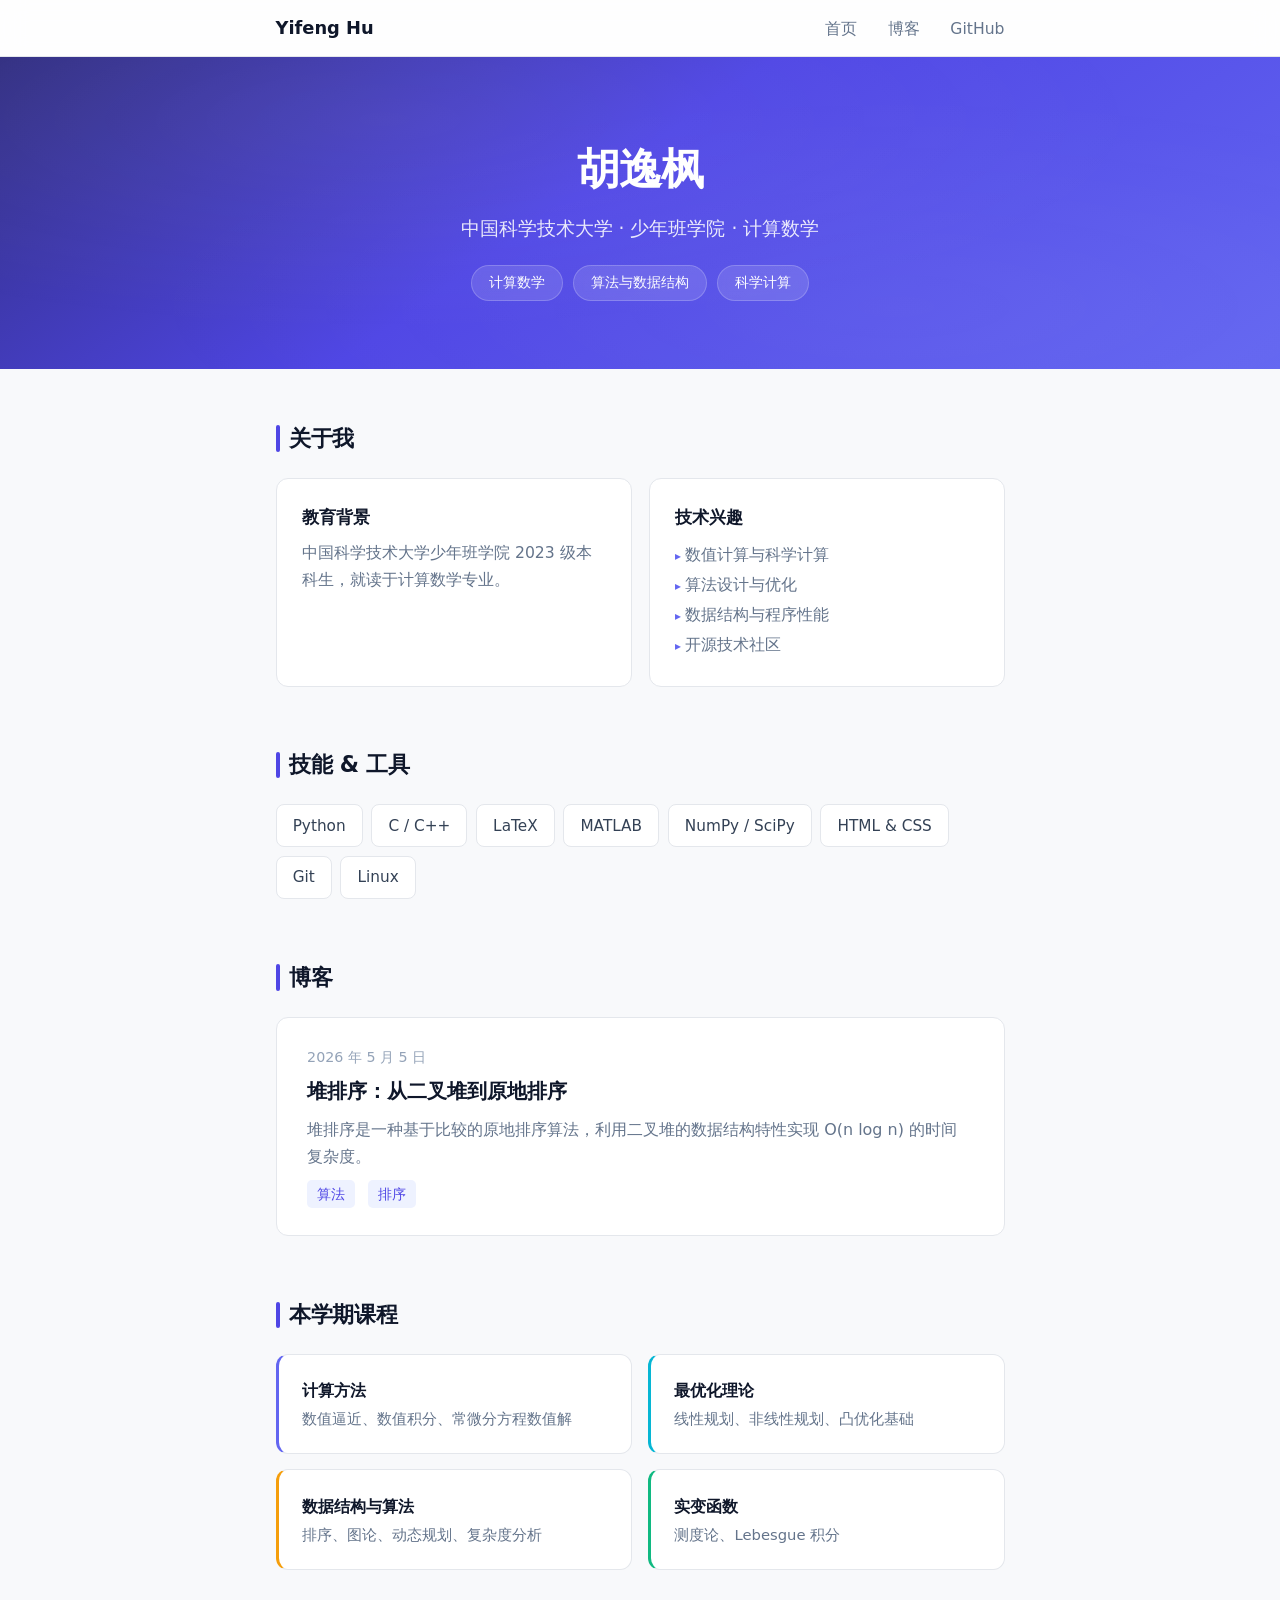
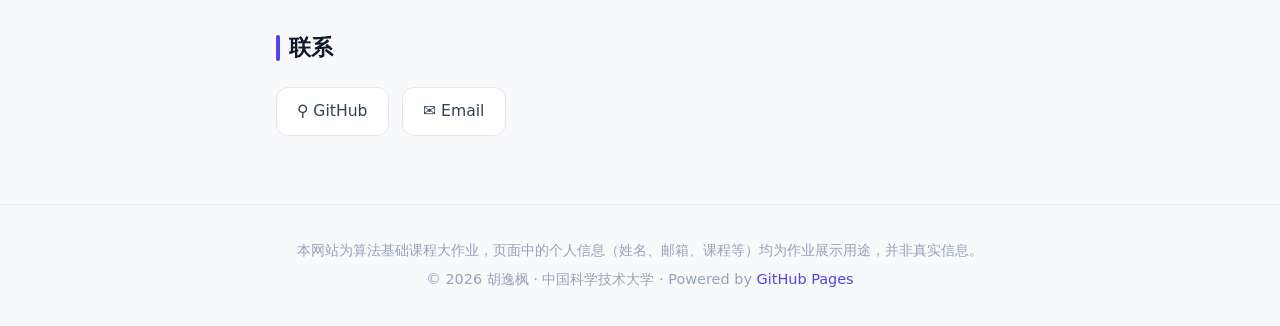
==== commit d6794192: "@ 页脚添加作业声明：信息仅为展示用途，并非真实个人信息 Co-Authored-By: Claude Opus 4.7 <noreply@anthropic.com> @" ====
--- a/index.html
+++ b/index.html
@@ -94,6 +94,7 @@
   </main>
 
   <footer class="footer">
+    <p style="color:#94a3b8; font-size:0.8rem; margin-bottom:0.3rem;">本网站为算法基础课程大作业，页面中的个人信息（姓名、邮箱、课程等）均为作业展示用途，并非真实信息。</p>
     <p>&copy; 2026 胡逸枫 · 中国科学技术大学 · Powered by <a href="https://pages.github.com/" target="_blank" rel="noopener">GitHub Pages</a></p>
   </footer>
   <script src="js/main.js"></script>
--- a/css/style.css
+++ b/css/style.css
@@ -180,6 +180,56 @@
 .blog-item h3 a:hover { color: var(--color-primary); }
 .blog-item .excerpt { font-size: 0.93rem; color: var(--color-text-light); line-height: 1.7; }
 
+/* ===== Blog Post Layout (with sidebar ToC) ===== */
+.post-layout {
+  max-width: 960px;
+  margin: 0 auto;
+  padding: 3rem 1.5rem 4rem;
+  display: flex;
+  gap: 2.5rem;
+  align-items: flex-start;
+}
+
+.post-sidebar {
+  width: 200px;
+  flex-shrink: 0;
+  position: sticky;
+  top: 80px;
+}
+
+.post-toc {
+  background: var(--color-surface);
+  border: 1px solid var(--color-border);
+  border-radius: var(--radius);
+  padding: 1rem 1.15rem;
+}
+
+.post-toc .toc-title {
+  font-size: 0.75rem;
+  font-weight: 700;
+  text-transform: uppercase;
+  letter-spacing: 0.07em;
+  color: var(--color-text-light);
+  margin-bottom: 0.6rem;
+}
+
+.post-toc ol { list-style: none; padding: 0; }
+.post-toc li { padding: 0.1rem 0; font-size: 0.84rem; line-height: 1.5; }
+.post-toc li.toc-h3 { padding-left: 0.8rem; }
+.post-toc a { color: var(--color-text-light); display: block; padding: 0.15rem 0.4rem; border-radius: 4px; transition: all 0.15s; }
+.post-toc a:hover { color: var(--color-primary); text-decoration: none; background: var(--color-accent-light); }
+.post-toc a.active { color: var(--color-primary); font-weight: 600; background: var(--color-accent-light); }
+
+.post-body {
+  flex: 1;
+  min-width: 0;
+}
+
+/* TOC toggle button (mobile) */
+.toc-toggle {
+  display: none;
+}
+
 /* ===== Blog Post ===== */
 .blog-post h1 { font-size: 2.1rem; font-weight: 800; color: var(--color-heading); letter-spacing: -0.02em; line-height: 1.3; margin-bottom: 0.3rem; }
 .blog-post .meta { font-size: 0.9rem; color: #94a3b8; margin-bottom: 1.5rem; }
@@ -232,6 +282,34 @@
 .katex { font-size: 1.05em !important; }
 
 /* ===== Responsive ===== */
+@media (max-width: 800px) {
+  .post-layout {
+    flex-direction: column;
+    padding: 2rem 1.1rem 3rem;
+    gap: 1.2rem;
+  }
+
+  .post-sidebar {
+    width: 100%;
+    position: static;
+    order: -1;
+  }
+
+  .post-toc {
+    padding: 0.8rem 1rem;
+  }
+
+  .post-toc ol {
+    display: flex;
+    flex-wrap: wrap;
+    gap: 0.3rem 0.8rem;
+  }
+
+  .post-toc li { padding: 0; }
+  .post-toc li.toc-h3 { padding-left: 0.6rem; }
+  .post-toc a { font-size: 0.82rem; padding: 0.1rem 0; }
+}
+
 @media (max-width: 640px) {
   html { font-size: 15px; }
   .hero { padding: 3rem 1.2rem 2.5rem; }
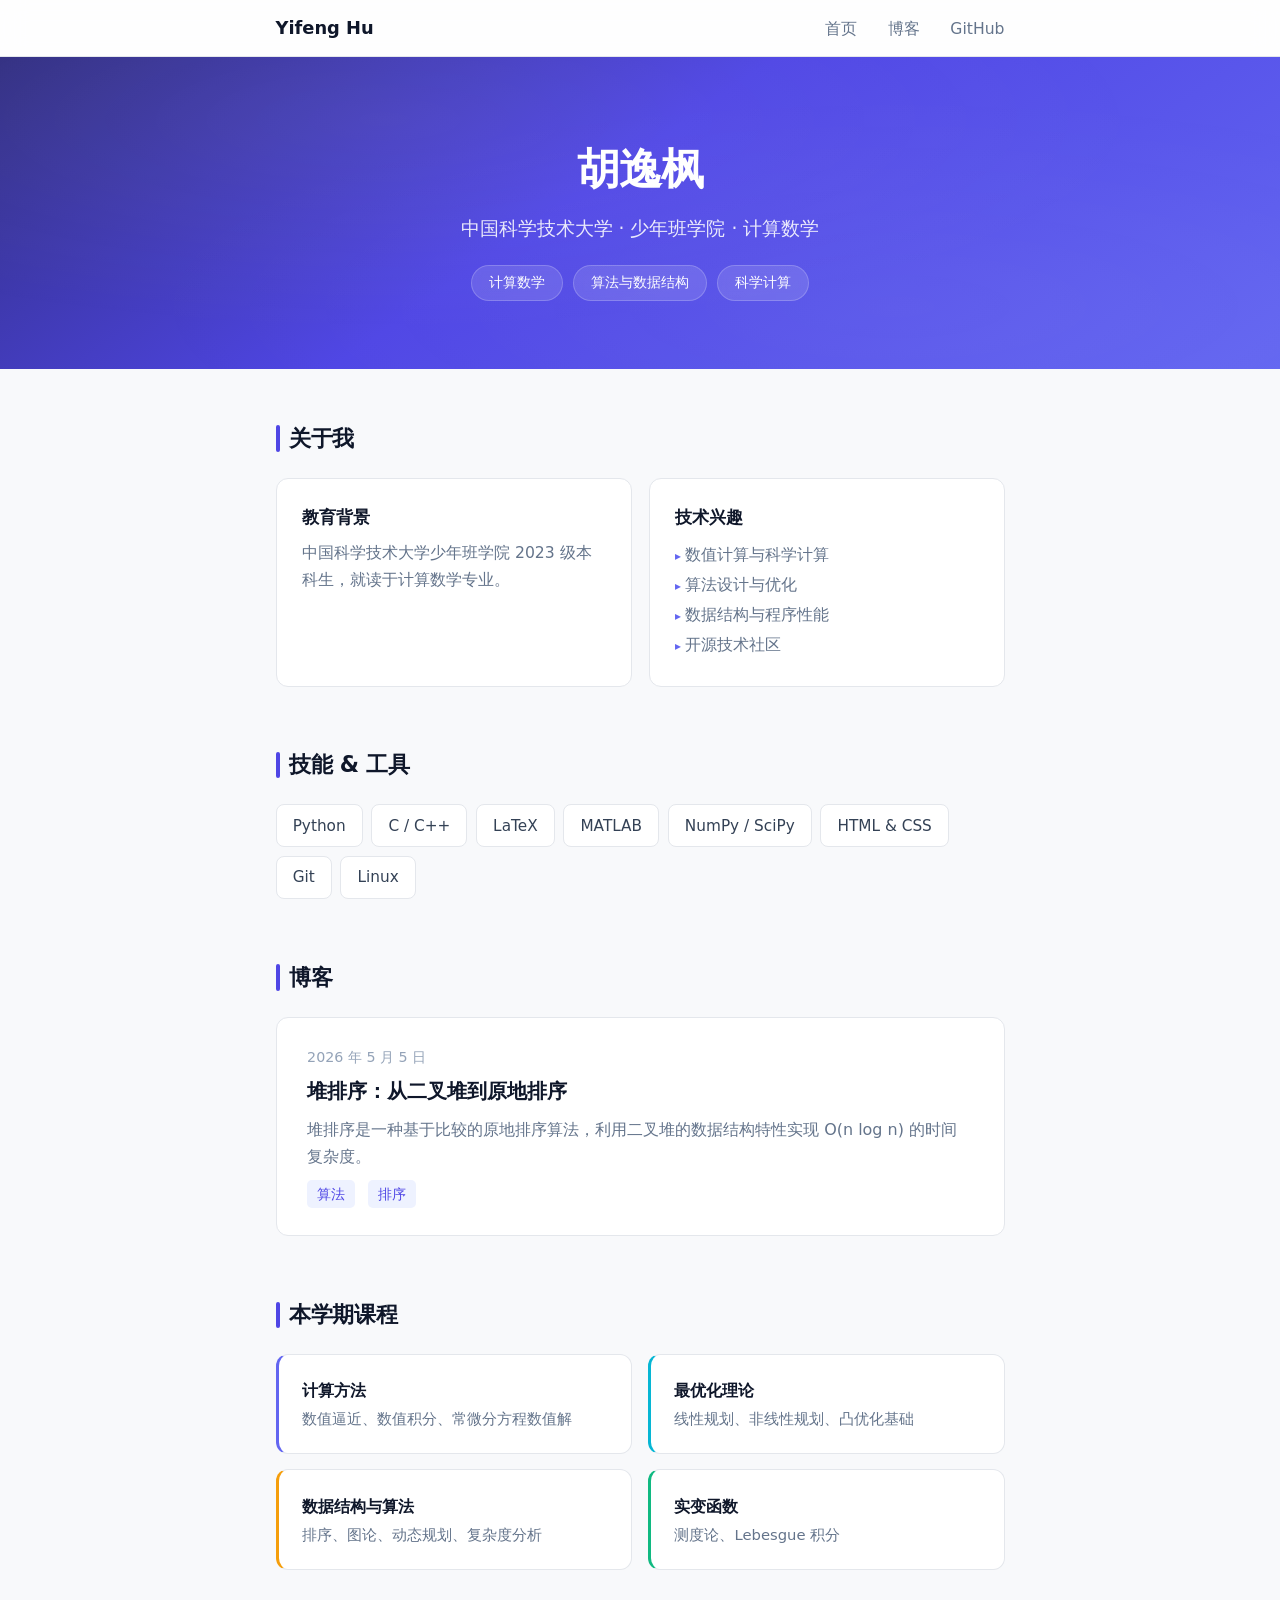
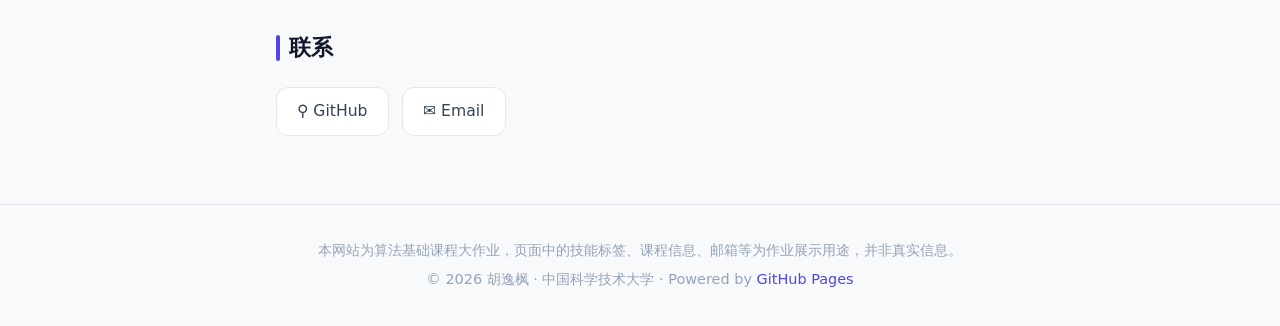
==== commit 41636726: "@ 修正声明措辞：姓名真实，仅技能/课程/邮箱为展示信息 Co-Authored-By: Claude Opus 4.7 <noreply@anthropic.com> @" ====
--- a/index.html
+++ b/index.html
@@ -94,7 +94,7 @@
   </main>
 
   <footer class="footer">
-    <p style="color:#94a3b8; font-size:0.8rem; margin-bottom:0.3rem;">本网站为算法基础课程大作业，页面中的个人信息（姓名、邮箱、课程等）均为作业展示用途，并非真实信息。</p>
+    <p style="color:#94a3b8; font-size:0.8rem; margin-bottom:0.3rem;">本网站为算法基础课程大作业，页面中的技能标签、课程信息、邮箱等为作业展示用途，并非真实信息。</p>
     <p>&copy; 2026 胡逸枫 · 中国科学技术大学 · Powered by <a href="https://pages.github.com/" target="_blank" rel="noopener">GitHub Pages</a></p>
   </footer>
   <script src="js/main.js"></script>
